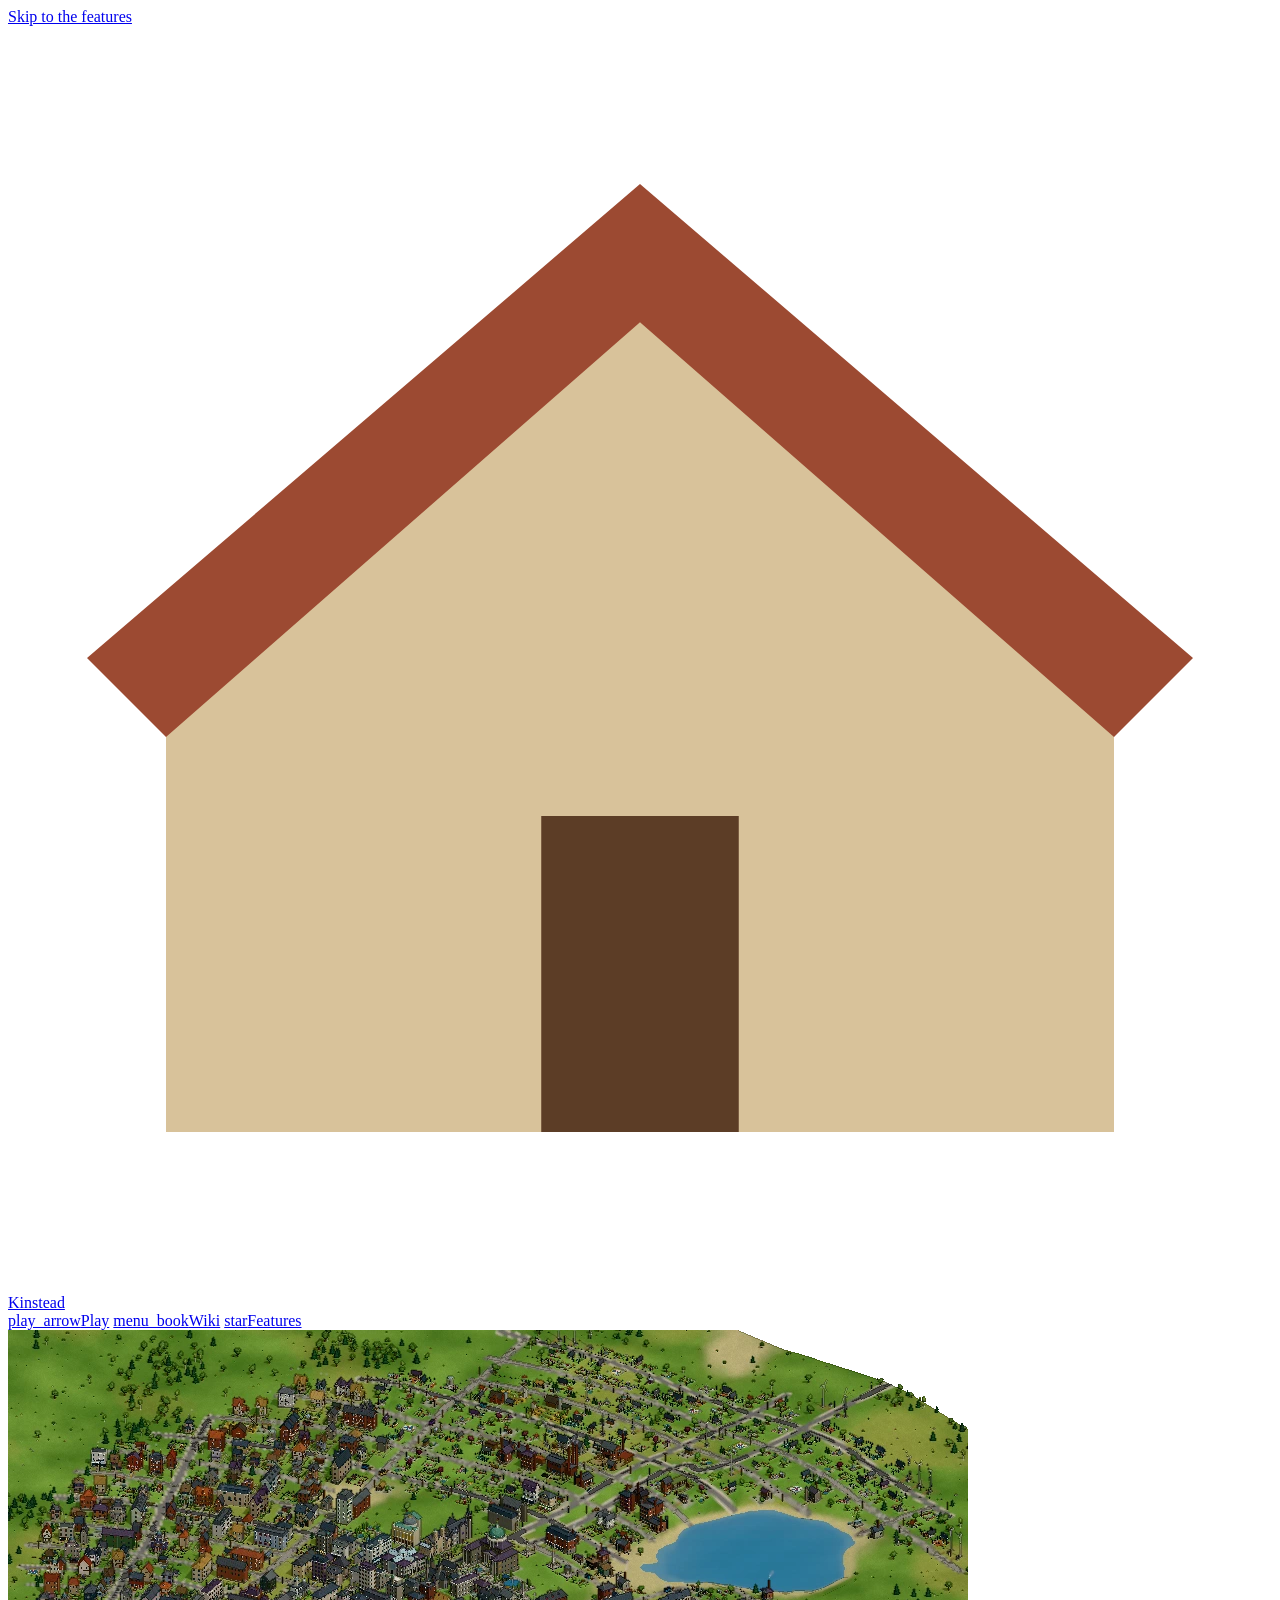
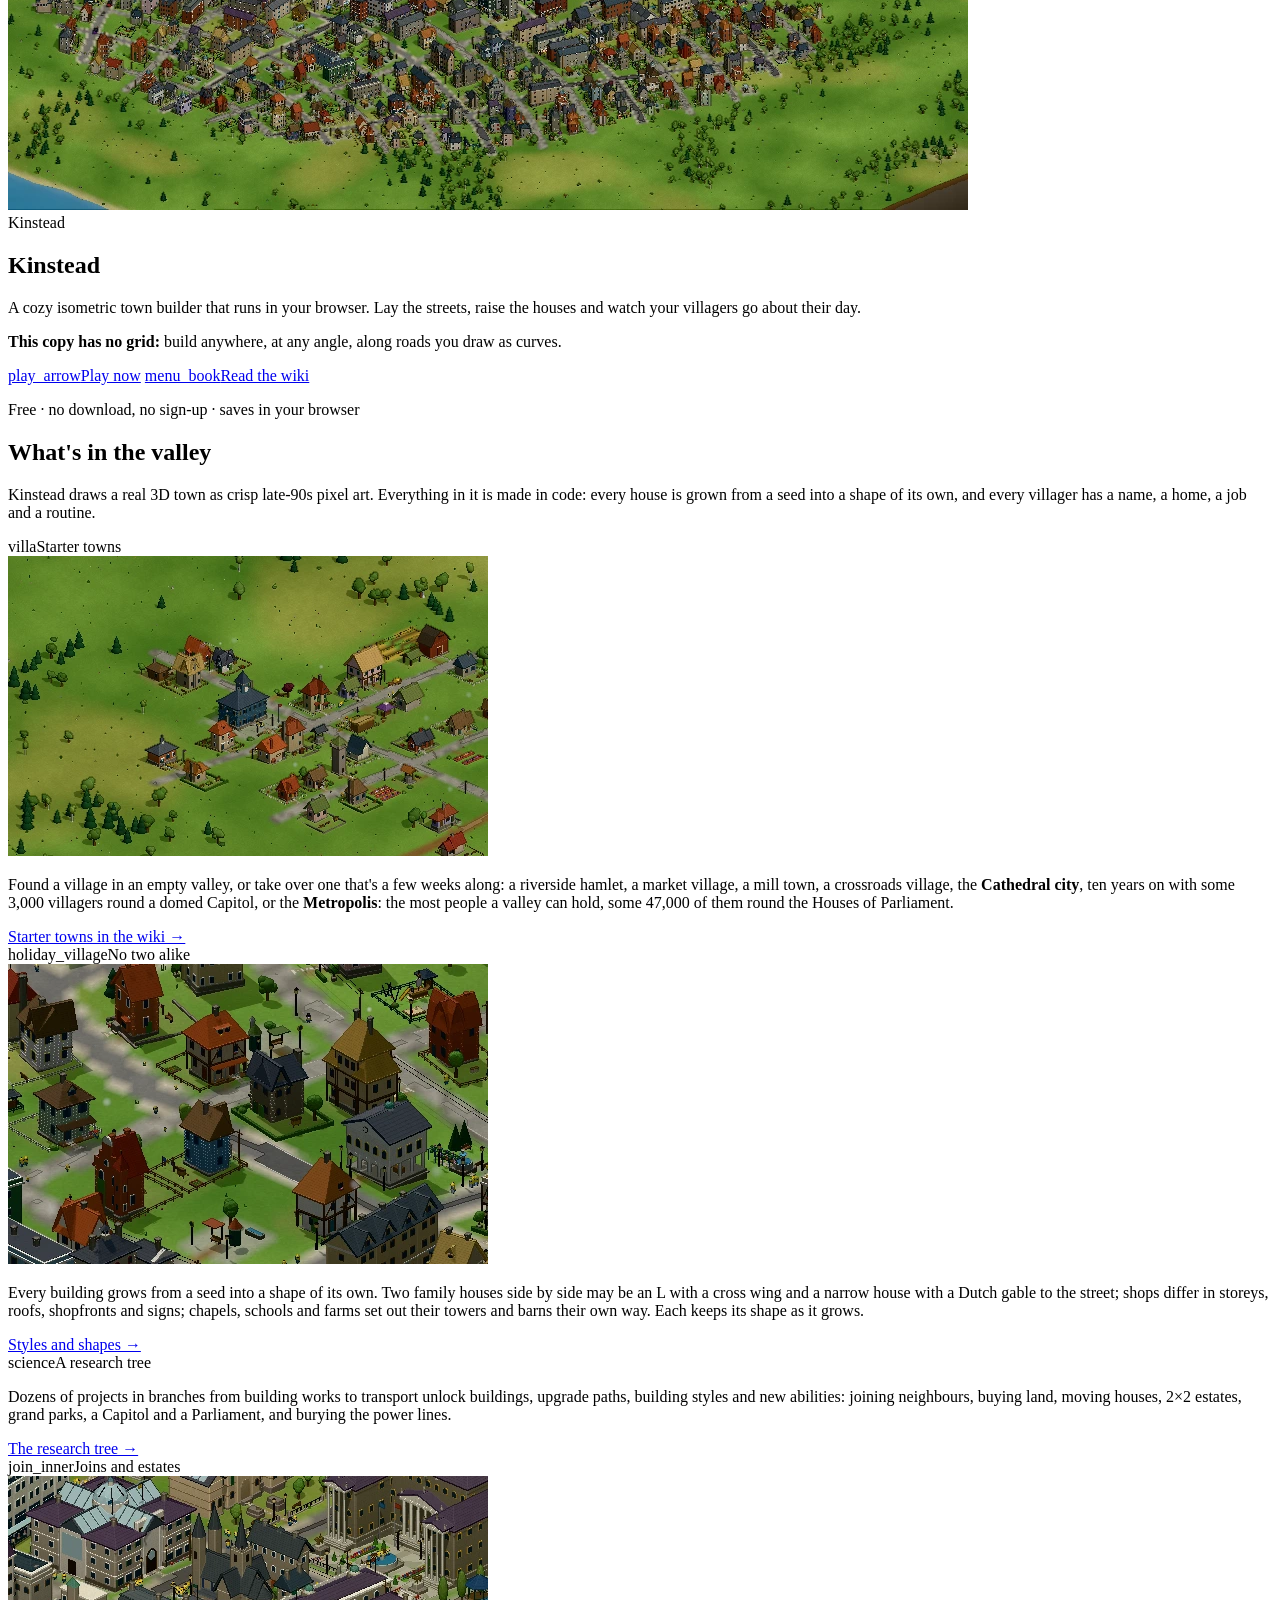
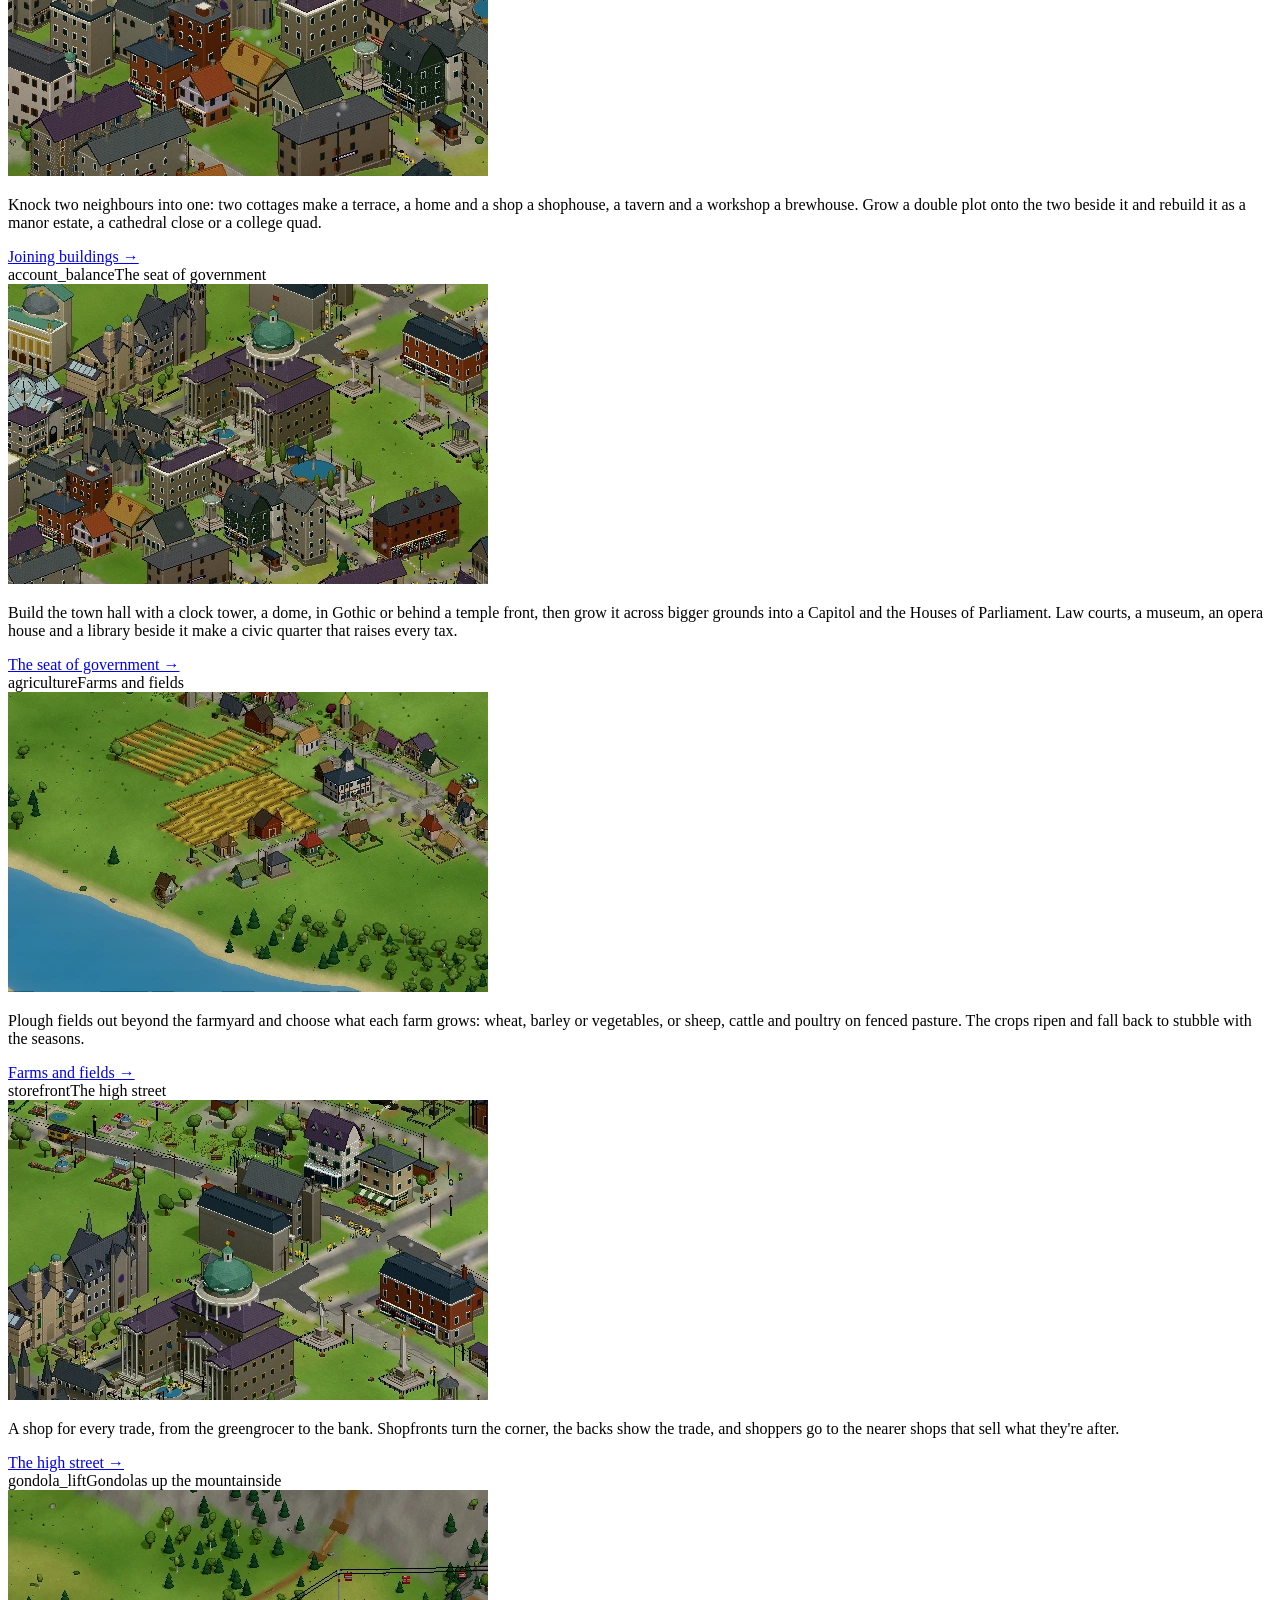
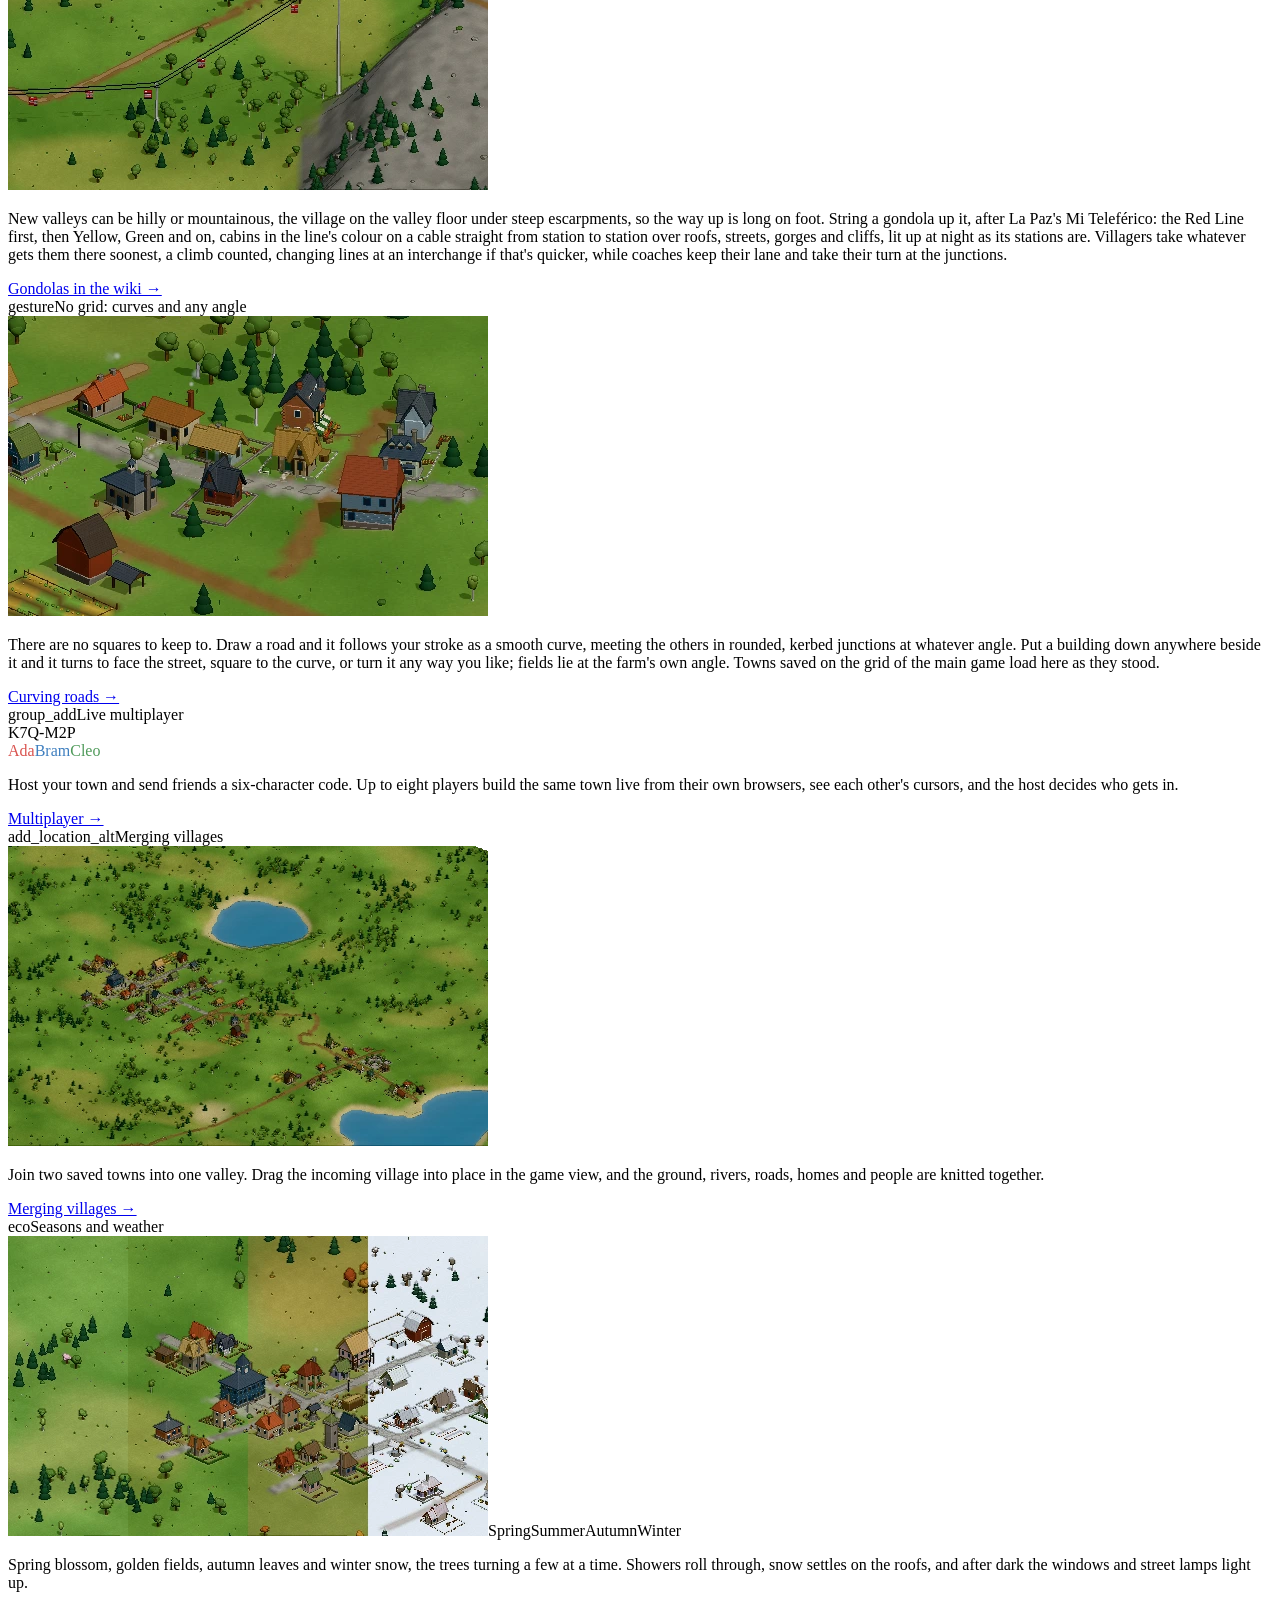
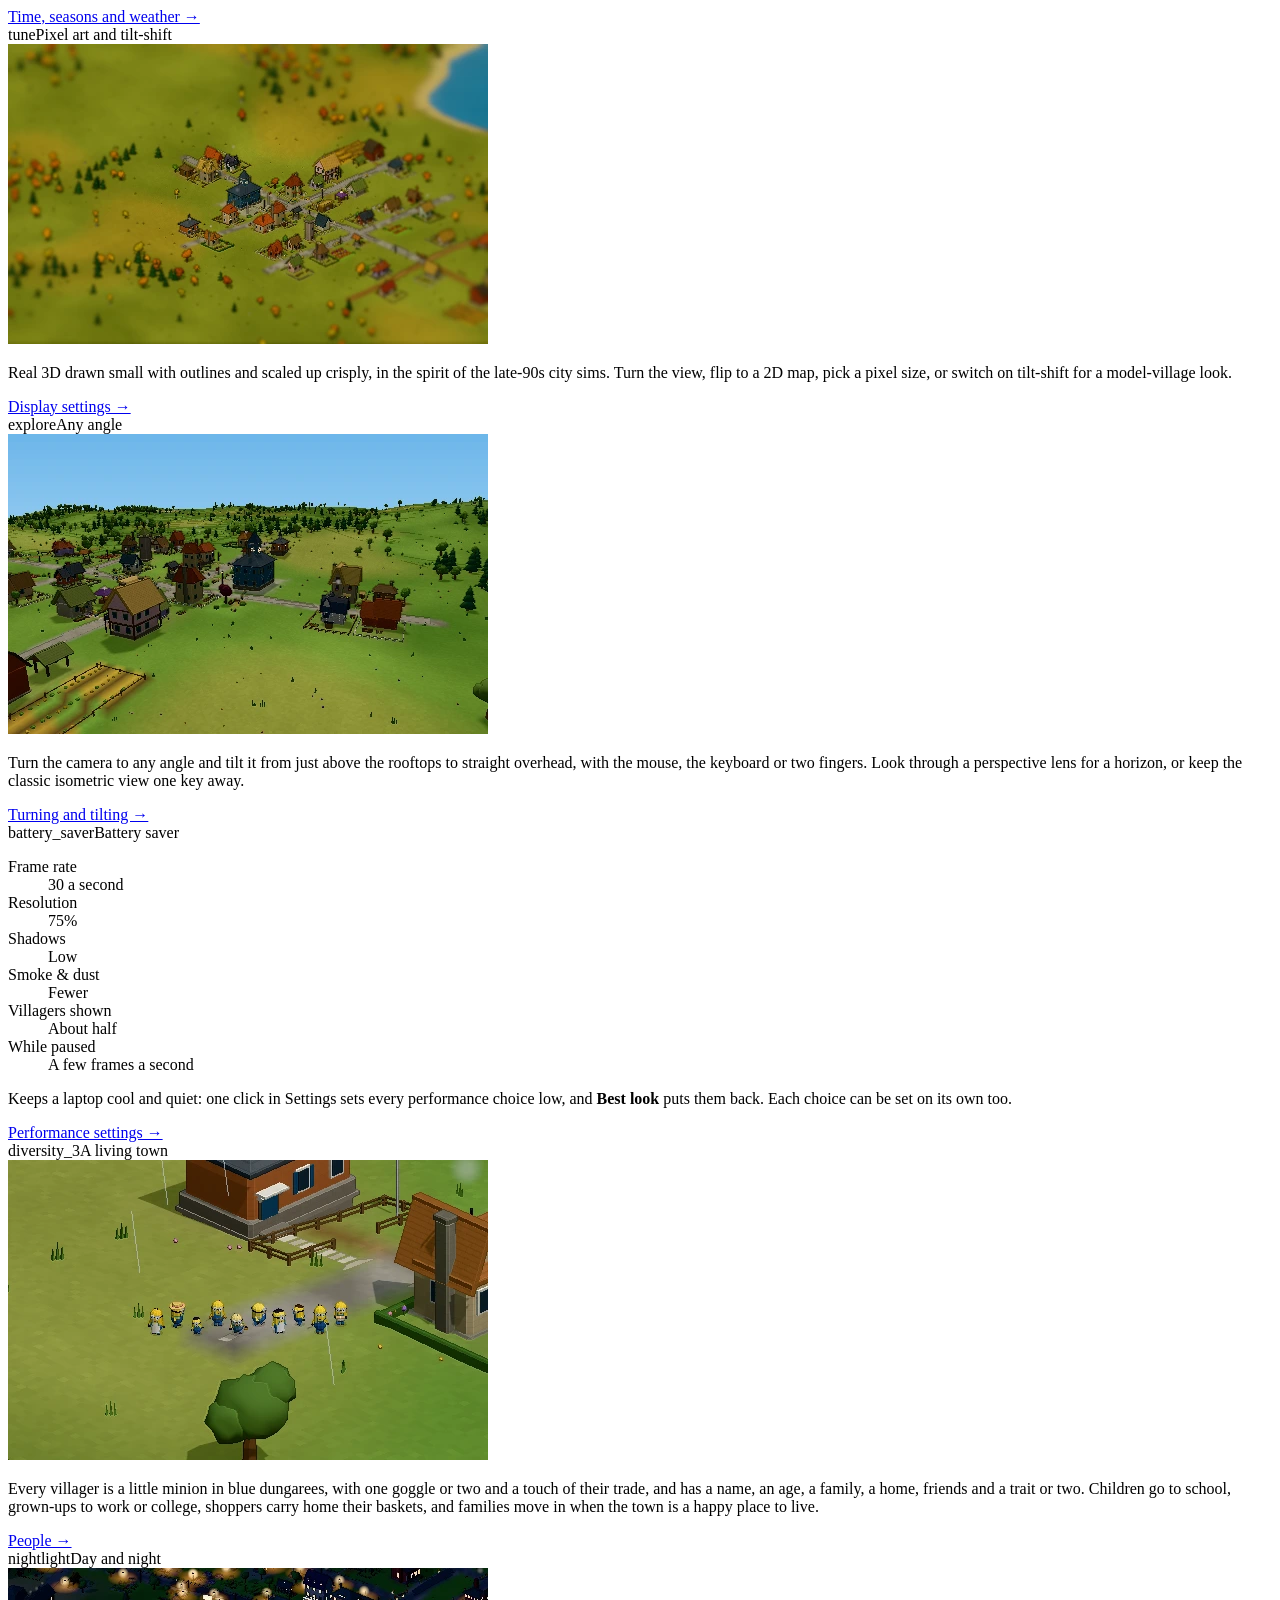
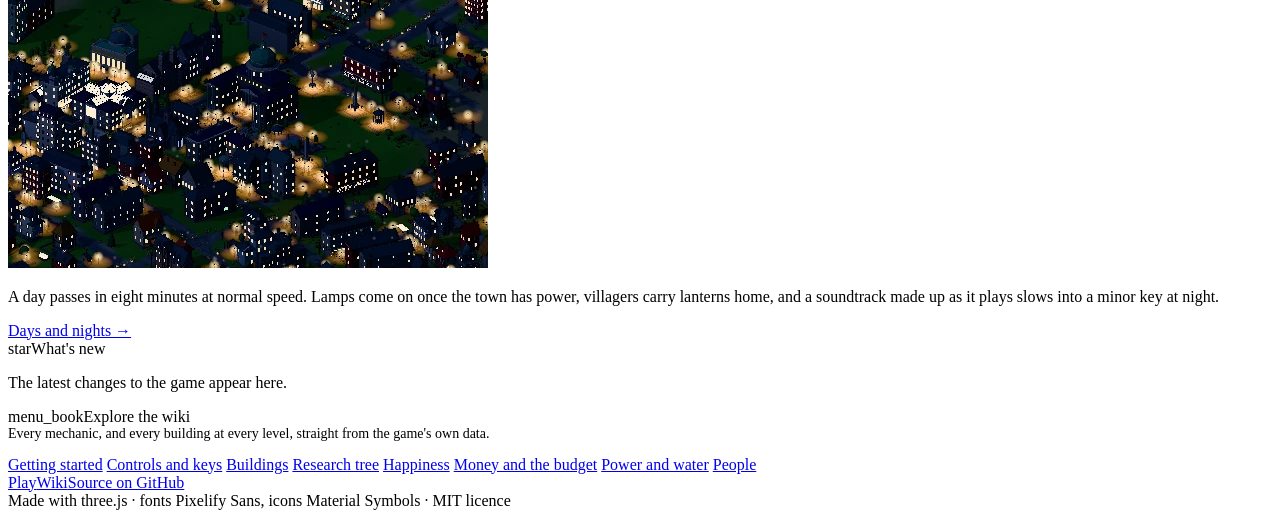
==== index.html @ c8194cc6 "Gridless: the wiki, landing page and README say how this copy differs The README opens with what cha" ====
<!doctype html>
<html lang="en">
<head>
  <meta charset="utf-8">
  <meta name="viewport" content="width=device-width, initial-scale=1, viewport-fit=cover">
  <script>
    // The game used to live here. An invite link (…/kinstead/?join=K7Q-M2P) or
    // any other link the game reads goes straight on to the game, with its
    // query and hash; everyone else gets the landing page.
    if (/[?&](join|continue)(=|&|$)/.test(location.search)) location.replace('play/' + location.search + location.hash);
  </script>
  <title>Kinstead — a cozy isometric town builder</title>
  <meta name="description" content="Kinstead is a cozy isometric village builder that runs in your browser: pixel-art 3D, a living town of villagers, farms and high streets, research, seasons, and live multiplayer. Free, no download.">
  <meta property="og:title" content="Kinstead — a cozy isometric town builder">
  <meta property="og:description" content="Build a little village in your browser: pixel-art 3D, villagers with lives of their own, farms, high streets, research, seasons and live multiplayer.">
  <meta property="og:image" content="https://daniuluo.github.io/kinstead/img/og.jpg">
  <meta property="og:type" content="website">
  <meta name="theme-color" content="#000080">
  <link rel="icon" href="data:image/svg+xml,<svg xmlns=%22http://www.w3.org/2000/svg%22 viewBox=%220 0 64 64%22><path d=%22M8 30 32 10l24 20v26H8z%22 fill=%22%23d8c29a%22/><path d=%22M4 32 32 8l28 24-4 4L32 15 8 36z%22 fill=%22%239c4a32%22/><rect x=%2227%22 y=%2240%22 width=%2210%22 height=%2216%22 fill=%22%235c3d26%22/></svg>">
  <link rel="preconnect" href="https://fonts.googleapis.com">
  <link rel="preconnect" href="https://fonts.gstatic.com" crossorigin>
  <link href="https://fonts.googleapis.com/css2?family=Pixelify+Sans:wght@500;700&display=swap" rel="stylesheet">
  <link href="https://fonts.googleapis.com/css2?family=Material+Symbols+Sharp:opsz,wght,FILL,GRAD@20..48,300..600,0..1,0&icon_names=account_balance,add_location_alt,agriculture,battery_saver,code,diversity_3,eco,explore,gesture,gondola_lift,group_add,holiday_village,join_inner,menu_book,nightlight,play_arrow,science,star,storefront,tune,villa&display=block" rel="stylesheet">
  <link rel="stylesheet" href="style.css">
  <link rel="stylesheet" href="site/site.css">
  <link rel="preload" as="image" href="img/hero.webp" fetchpriority="high">
</head>
<body class="site landing">
  <a class="skip" href="#features">Skip to the features</a>
  <header class="site-head"><div class="wrap">
    <a class="site-logo" href="./" aria-label="Kinstead home"><svg viewBox="0 0 64 64" aria-hidden="true"><path d="M8 30 32 10l24 20v26H8z" fill="#d8c29a"/><path d="M4 32 32 8l28 24-4 4L32 15 8 36z" fill="#9c4a32"/><rect x="27" y="40" width="10" height="16" fill="#5c3d26"/></svg>Kinstead</a>
    <nav class="site-nav" aria-label="Site">
      <a class="play" href="play/"><span class="ms" aria-hidden="true">play_arrow</span>Play</a>
      <a href="wiki/"><span class="ms" aria-hidden="true">menu_book</span>Wiki</a>
      <a href="#features"><span class="ms" aria-hidden="true">star</span>Features</a>
    </nav>
  </div></header>

  <main>
    <section class="hero" aria-label="Kinstead">
      <img class="hero-town" src="img/hero.webp" width="960" height="480" fetchpriority="high" alt="A pixel-art city: streets of brick and stone houses, shops and offices around a domed civic palace, with a lake, works and a wind farm beyond.">
      <div class="wrap">
        <div class="hero-card win">
          <div class="tb">Kinstead<span class="tb-btns" aria-hidden="true"><i></i><i></i></span></div>
          <div class="body">
            <h1 class="logo">Kinstead</h1>
            <p class="tagline">A cozy isometric town builder that runs in your browser. Lay the streets, raise the houses and watch your villagers go about their day.</p>
            <p class="tagline"><b>This copy has no grid:</b> build anywhere, at any angle, along roads you draw as curves.</p>
            <a class="btn primary big" href="play/"><span class="ms" aria-hidden="true">play_arrow</span>Play now</a>
            <a class="btn cont hidden" id="cont" href="play/?continue"></a>
            <a class="btn" href="wiki/"><span class="ms" aria-hidden="true">menu_book</span>Read the wiki</a>
            <p class="facts" id="facts">Free · no download, no sign-up · saves in your browser</p>
          </div>
        </div>
      </div>
    </section>

    <div class="wrap">
      <section class="sect" id="features">
        <h2>What's in the valley</h2>
        <p class="lead">Kinstead draws a real 3D town as crisp late-90s pixel art. Everything in it is made in code: every house is grown from a seed into a shape of its own, and every villager has a name, a home, a job and a routine.</p>
        <div class="feats">
          <article class="win feat">
            <div class="tb"><span class="ms" aria-hidden="true">villa</span>Starter towns</div>
            <div class="body">
              <div class="shot"><img src="img/starters.webp" width="480" height="300" loading="lazy" alt="The Market village starter: a cobbled high street of shops and houses."></div>
              <p>Found a village in an empty valley, or take over one that's a few weeks along: a riverside hamlet, a market village, a mill town, a crossroads village, the <b>Cathedral city</b>, ten years on with some 3,000 villagers round a domed Capitol, or the <b>Metropolis</b>: the most people a valley can hold, some 47,000 of them round the Houses of Parliament.</p>
              <a class="more" href="wiki/#starters">Starter towns in the wiki →</a>
            </div>
          </article>
          <article class="win feat">
            <div class="tb"><span class="ms" aria-hidden="true">holiday_village</span>No two alike</div>
            <div class="body">
              <div class="shot"><img src="img/variety.webp" width="480" height="300" loading="lazy" alt="A street of family houses, each in a shape of its own: a cross wing, a mansard, a gable to the street, a turret."></div>
              <p>Every building grows from a seed into a shape of its own. Two family houses side by side may be an L with a cross wing and a narrow house with a Dutch gable to the street; shops differ in storeys, roofs, shopfronts and signs; chapels, schools and farms set out their towers and barns their own way. Each keeps its shape as it grows.</p>
              <a class="more" href="wiki/#styles/forms">Styles and shapes →</a>
            </div>
          </article>
          <article class="win feat">
            <div class="tb"><span class="ms" aria-hidden="true">science</span>A research tree</div>
            <div class="body">
              <div class="shot"><div class="tree-mini" id="treeMini" aria-hidden="true"></div></div>
              <p id="treeText">Dozens of projects in branches from building works to transport unlock buildings, upgrade paths, building styles and new abilities: joining neighbours, buying land, moving houses, 2×2 estates, grand parks, a Capitol and a Parliament, and burying the power lines.</p>
              <a class="more" href="wiki/#research">The research tree →</a>
            </div>
          </article>
          <article class="win feat">
            <div class="tb"><span class="ms" aria-hidden="true">join_inner</span>Joins and estates</div>
            <div class="body">
              <div class="shot"><img src="img/estates.webp" width="480" height="300" loading="lazy" alt="A cathedral close and grand buildings round a green."></div>
              <p id="joinText">Knock two neighbours into one: two cottages make a terrace, a home and a shop a shophouse, a tavern and a workshop a brewhouse. Grow a double plot onto the two beside it and rebuild it as a manor estate, a cathedral close or a college quad.</p>
              <a class="more" href="wiki/#joins">Joining buildings →</a>
            </div>
          </article>
          <article class="win feat">
            <div class="tb"><span class="ms" aria-hidden="true">account_balance</span>The seat of government</div>
            <div class="body">
              <div class="shot"><img src="img/civic.webp" width="480" height="300" loading="lazy" alt="The domed Capitol with an opera house, Gothic law courts and a museum round it."></div>
              <p id="civicText">Build the town hall with a clock tower, a dome, in Gothic or behind a temple front, then grow it across bigger grounds into a Capitol and the Houses of Parliament. Law courts, a museum, an opera house and a library beside it make a civic quarter that raises every tax.</p>
              <a class="more" href="wiki/#civic">The seat of government →</a>
            </div>
          </article>
          <article class="win feat">
            <div class="tb"><span class="ms" aria-hidden="true">agriculture</span>Farms and fields</div>
            <div class="body">
              <div class="shot"><img src="img/farms.webp" width="480" height="300" loading="lazy" alt="A farm with ploughed fields behind its yard."></div>
              <p>Plough fields out beyond the farmyard and choose what each farm grows: wheat, barley or vegetables, or sheep, cattle and poultry on fenced pasture. The crops ripen and fall back to stubble with the seasons.</p>
              <a class="more" href="wiki/#farms">Farms and fields →</a>
            </div>
          </article>
          <article class="win feat">
            <div class="tb"><span class="ms" aria-hidden="true">storefront</span>The high street</div>
            <div class="body">
              <div class="shot"><img src="img/highstreet.webp" width="480" height="300" loading="lazy" alt="A busy street of shops with awnings and shopfronts."></div>
              <p id="shopText">A shop for every trade, from the greengrocer to the bank. Shopfronts turn the corner, the backs show the trade, and shoppers go to the nearer shops that sell what they're after.</p>
              <a class="more" href="wiki/#highstreet">The high street →</a>
            </div>
          </article>
          <article class="win feat">
            <div class="tb"><span class="ms" aria-hidden="true">gondola_lift</span>Gondolas up the mountainside</div>
            <div class="body">
              <div class="shot"><img src="img/gondola.webp" width="480" height="300" loading="lazy" alt="A red gondola line climbing from a village on a valley floor up the escarpment to the highland above, its cabins on the cable between tall pale towers, a modern station at each end."></div>
              <p>New valleys can be hilly or mountainous, the village on the valley floor under steep escarpments, so the way up is long on foot. String a gondola up it, after La Paz's Mi Teleférico: the Red Line first, then Yellow, Green and on, cabins in the line's colour on a cable straight from station to station over roofs, streets, gorges and cliffs, lit up at night as its stations are. Villagers take whatever gets them there soonest, a climb counted, changing lines at an interchange if that's quicker, while coaches keep their lane and take their turn at the junctions.</p>
              <a class="more" href="wiki/#transport/gondola">Gondolas in the wiki →</a>
            </div>
          </article>
          <article class="win feat">
            <div class="tb"><span class="ms" aria-hidden="true">gesture</span>No grid: curves and any angle</div>
            <div class="body">
              <div class="shot"><img src="img/curves.webp" width="480" height="300" loading="lazy" alt="A cobbled street curving out of a village, lined on both sides with cottages and shops each turned to face it, a dirt lane crossing it."></div>
              <p>There are no squares to keep to. Draw a road and it follows your stroke as a smooth curve, meeting the others in rounded, kerbed junctions at whatever angle. Put a building down anywhere beside it and it turns to face the street, square to the curve, or turn it any way you like; fields lie at the farm's own angle. Towns saved on the grid of the main game load here as they stood.</p>
              <a class="more" href="wiki/#roads/curves">Curving roads →</a>
            </div>
          </article>
          <article class="win feat">
            <div class="tb"><span class="ms" aria-hidden="true">group_add</span>Live multiplayer</div>
            <div class="body">
              <div class="shot mp"><div class="mp-demo" aria-hidden="true"><div class="mp-code">K7Q-M2P</div><div class="mp-cursors"><span style="color:#d9534f"><i></i>Ada</span><span style="color:#3f7fbf"><i></i>Bram</span><span style="color:#4f9a5a"><i></i>Cleo</span></div></div></div>
              <p>Host your town and send friends a six-character code. Up to eight players build the same town live from their own browsers, see each other's cursors, and the host decides who gets in.</p>
              <a class="more" href="wiki/#multiplayer">Multiplayer →</a>
            </div>
          </article>
          <article class="win feat">
            <div class="tb"><span class="ms" aria-hidden="true">add_location_alt</span>Merging villages</div>
            <div class="body">
              <div class="shot"><img src="img/merge.webp" width="480" height="300" loading="lazy" alt="Two towns joined into one valley."></div>
              <p>Join two saved towns into one valley. Drag the incoming village into place in the game view, and the ground, rivers, roads, homes and people are knitted together.</p>
              <a class="more" href="wiki/#merging">Merging villages →</a>
            </div>
          </article>
          <article class="win feat">
            <div class="tb"><span class="ms" aria-hidden="true">eco</span>Seasons and weather</div>
            <div class="body">
              <div class="shot seasons"><img src="img/seasons.webp" width="480" height="300" loading="lazy" alt="One view of a village across the year: spring, summer, autumn and winter snow from left to right."><span style="left:2%">Spring</span><span style="left:27%">Summer</span><span style="left:52%">Autumn</span><span style="left:77%">Winter</span></div>
              <p>Spring blossom, golden fields, autumn leaves and winter snow, the trees turning a few at a time. Showers roll through, snow settles on the roofs, and after dark the windows and street lamps light up.</p>
              <a class="more" href="wiki/#seasons">Time, seasons and weather →</a>
            </div>
          </article>
          <article class="win feat">
            <div class="tb"><span class="ms" aria-hidden="true">tune</span>Pixel art and tilt-shift</div>
            <div class="body">
              <div class="shot"><img src="img/tiltshift.webp" width="480" height="300" loading="lazy" alt="The town with a tilt-shift blur, like a model village."></div>
              <p>Real 3D drawn small with outlines and scaled up crisply, in the spirit of the late-90s city sims. Turn the view, flip to a 2D map, pick a pixel size, or switch on tilt-shift for a model-village look.</p>
              <a class="more" href="wiki/#settings/display">Display settings →</a>
            </div>
          </article>
          <article class="win feat">
            <div class="tb"><span class="ms" aria-hidden="true">explore</span>Any angle</div>
            <div class="body">
              <div class="shot"><img src="img/camera.webp" width="480" height="300" loading="lazy" alt="The Market village seen low from one side through the perspective camera, its streets running off to the hills."></div>
              <p>Turn the camera to any angle and tilt it from just above the rooftops to straight overhead, with the mouse, the keyboard or two fingers. Look through a perspective lens for a horizon, or keep the classic isometric view one key away.</p>
              <a class="more" href="wiki/#controls/free">Turning and tilting →</a>
            </div>
          </article>
          <article class="win feat">
            <div class="tb"><span class="ms" aria-hidden="true">battery_saver</span>Battery saver</div>
            <div class="body">
              <div class="shot"><dl class="saver" id="saver"><dt>Frame rate</dt><dd>30 a second</dd><dt>Resolution</dt><dd>75%</dd><dt>Shadows</dt><dd>Low</dd><dt>Smoke &amp; dust</dt><dd>Fewer</dd><dt>Villagers shown</dt><dd>About half</dd><dt>While paused</dt><dd>A few frames a second</dd></dl></div>
              <p>Keeps a laptop cool and quiet: one click in Settings sets every performance choice low, and <b>Best look</b> puts them back. Each choice can be set on its own too.</p>
              <a class="more" href="wiki/#settings/performance">Performance settings →</a>
            </div>
          </article>
          <article class="win feat">
            <div class="tb"><span class="ms" aria-hidden="true">diversity_3</span>A living town</div>
            <div class="body">
              <div class="shot"><img src="img/villagers.webp" width="480" height="300" loading="lazy" alt="Ten villagers, little yellow minions in blue dungarees and goggles, lined up on the street: a shopkeeper in an apron, a farmhand in a straw hat, children, a builder in a hard hat, a pensioner with a basket, a clerk in a tie, a nurse and the watch."></div>
              <p>Every villager is a little minion in blue dungarees, with one goggle or two and a touch of their trade, and has a name, an age, a family, a home, friends and a trait or two. Children go to school, grown-ups to work or college, shoppers carry home their baskets, and families move in when the town is a happy place to live.</p>
              <a class="more" href="wiki/#people">People →</a>
            </div>
          </article>
          <article class="win feat">
            <div class="tb"><span class="ms" aria-hidden="true">nightlight</span>Day and night</div>
            <div class="body">
              <div class="shot"><img src="img/night.webp" width="480" height="300" loading="lazy" alt="The town at night with lit windows and street lamps."></div>
              <p>A day passes in eight minutes at normal speed. Lamps come on once the town has power, villagers carry lanterns home, and a soundtrack made up as it plays slows into a minor key at night.</p>
              <a class="more" href="wiki/#seasons/day">Days and nights →</a>
            </div>
          </article>
        </div>
      </section>

      <section class="sect two">
        <div class="win news">
          <div class="tb"><span class="ms" aria-hidden="true">star</span>What's new</div>
          <div class="body" id="news"><p class="empty">The latest changes to the game appear here.</p></div>
        </div>
        <div class="win">
          <div class="tb"><span class="ms" aria-hidden="true">menu_book</span>Explore the wiki</div>
          <div class="body">
            <p style="margin-top:0;font-size:14px">Every mechanic, and every building at every level, straight from the game's own data.</p>
            <nav class="wiki-links" aria-label="Wiki">
              <a href="wiki/#start">Getting started</a>
              <a href="wiki/#controls">Controls and keys</a>
              <a href="wiki/#homes">Buildings</a>
              <a href="wiki/#research">Research tree</a>
              <a href="wiki/#happiness">Happiness</a>
              <a href="wiki/#economy">Money and the budget</a>
              <a href="wiki/#power-water">Power and water</a>
              <a href="wiki/#people">People</a>
            </nav>
          </div>
        </div>
      </section>
    </div>
  </main>

  <footer class="site-foot"><div class="wrap">
    <nav aria-label="Footer"><a href="play/">Play</a><a href="wiki/">Wiki</a><a href="https://github.com/daniuluo/kinstead">Source on GitHub</a></nav>
    <span class="grow"></span>
    <span>Made with three.js · fonts Pixelify Sans, icons Material Symbols · MIT licence</span>
  </div></footer>

  <script>
    // fresh files after an update (see sw.js; only on the live site)
    if ('serviceWorker' in navigator && location.protocol === 'https:') navigator.serviceWorker.register('sw.js', { updateViaCache: 'none' }).catch(() => {});
  </script>
  <script type="module" src="site/landing.js"></script>
</body>
</html>
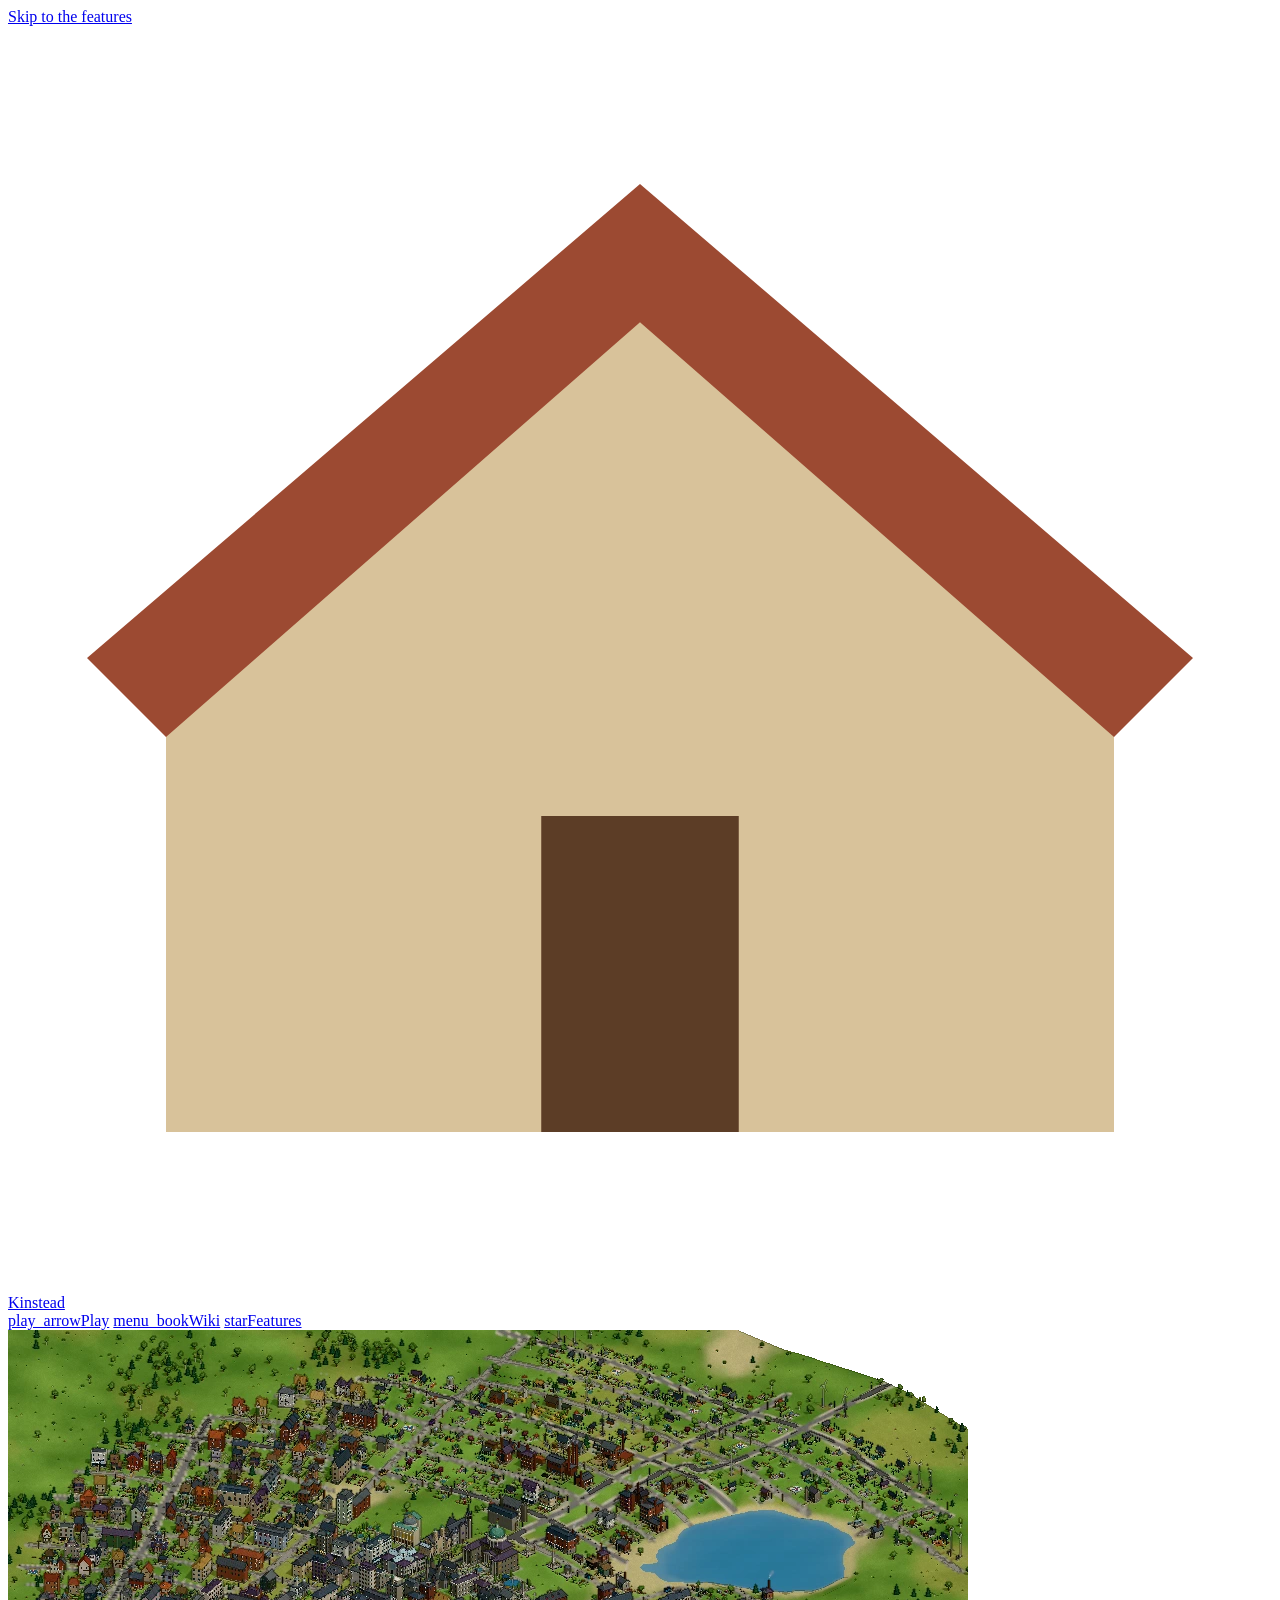
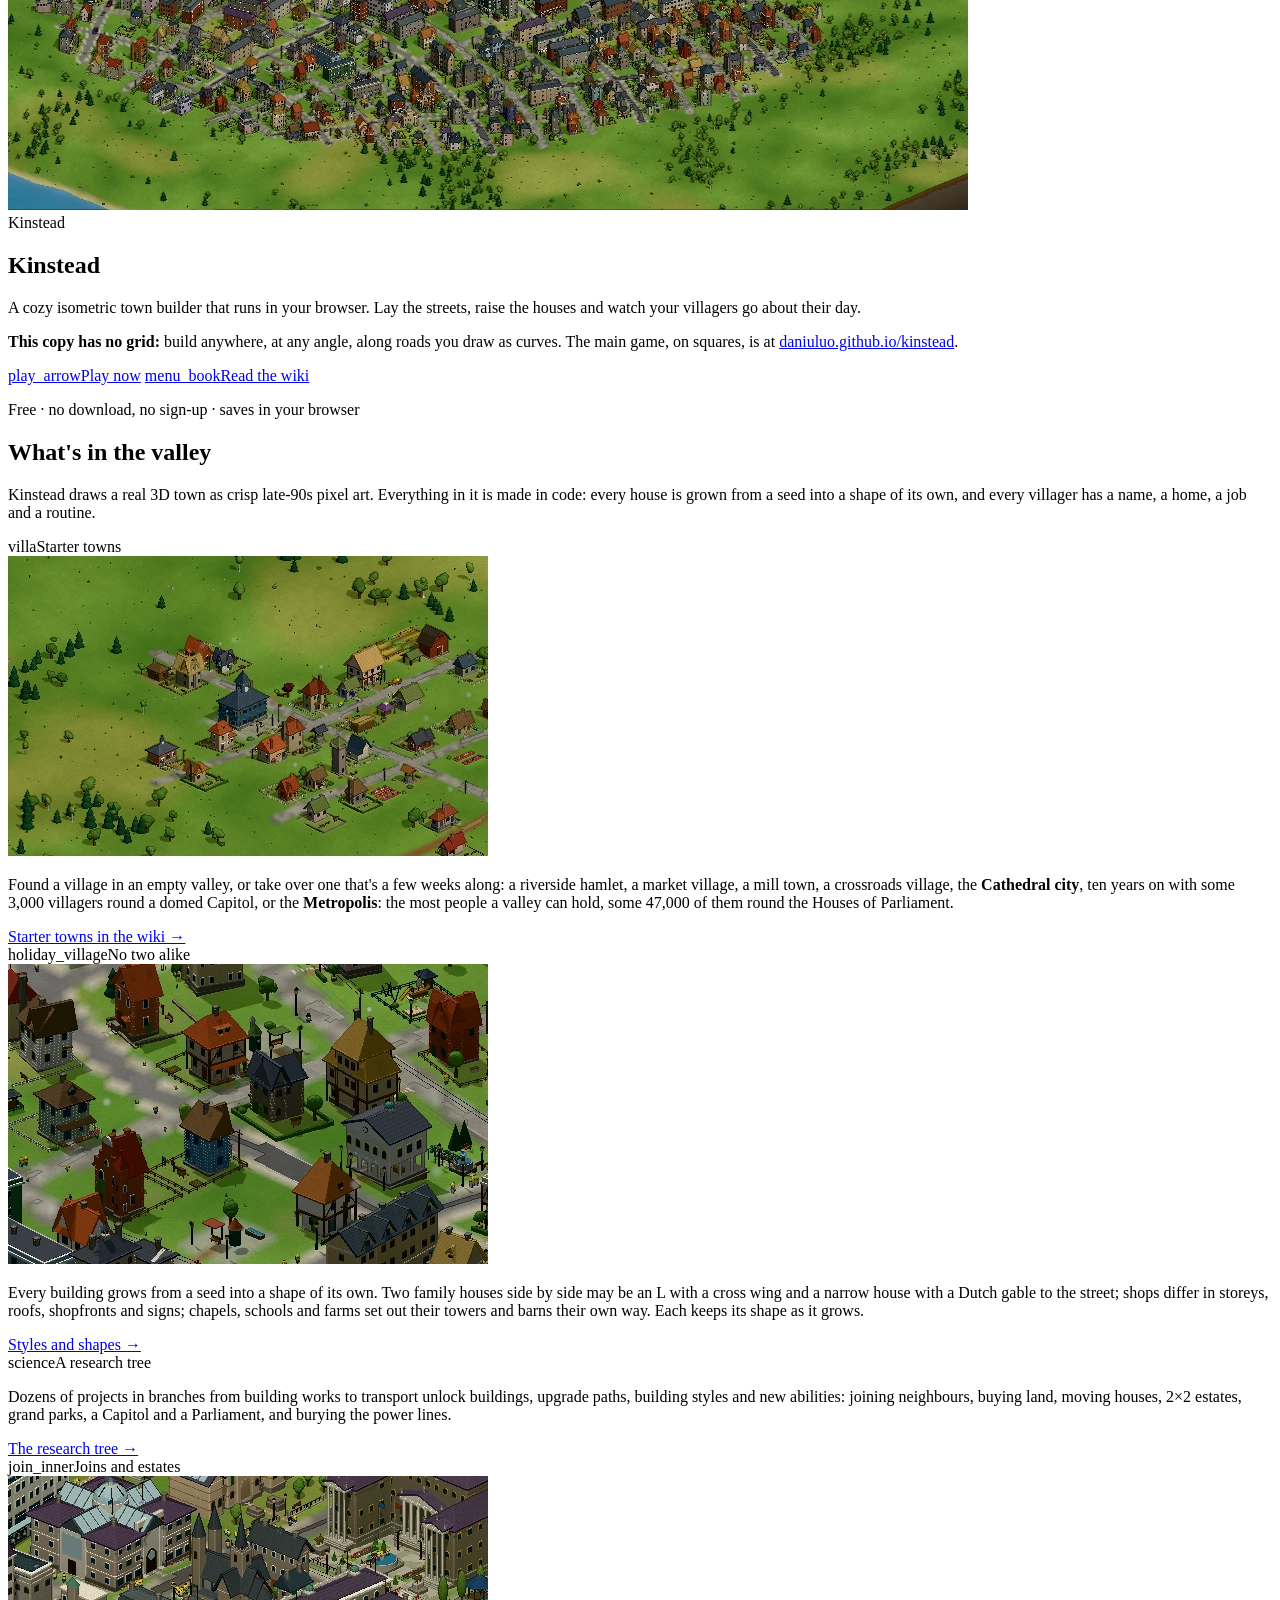
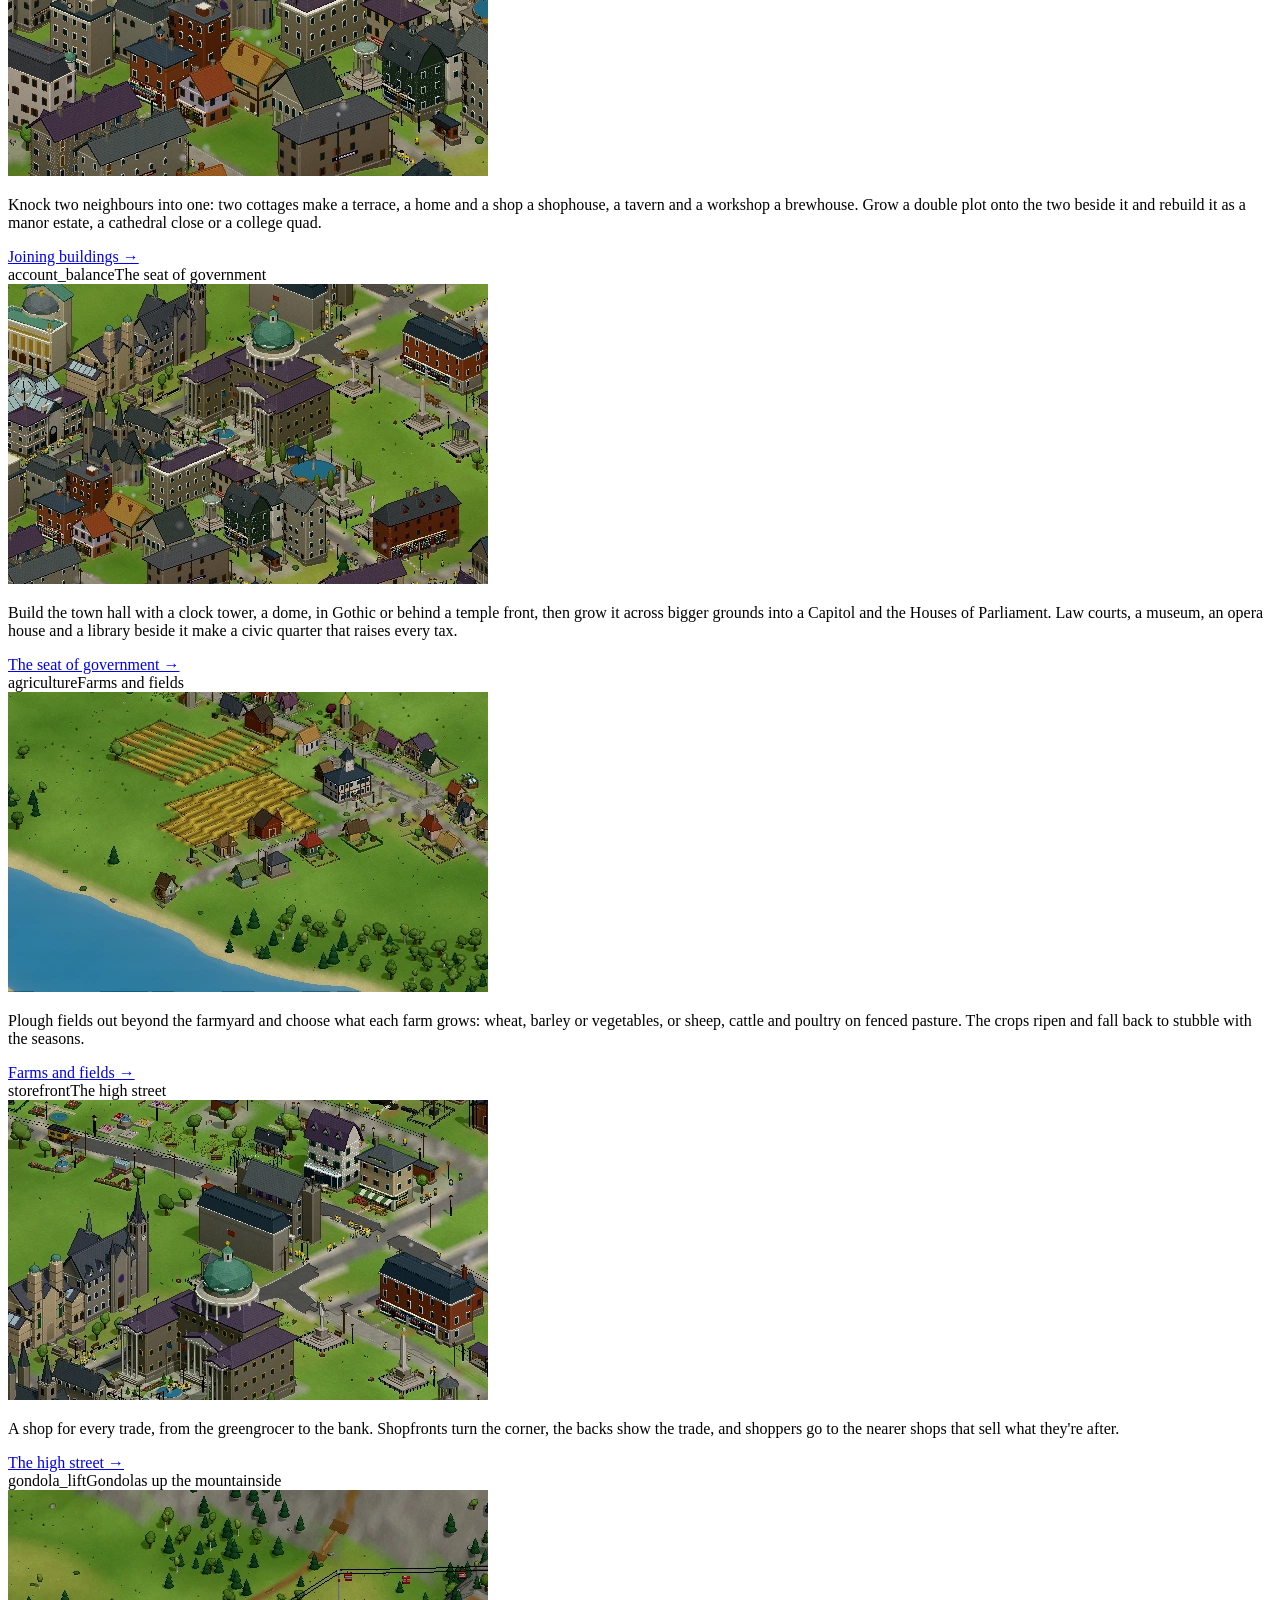
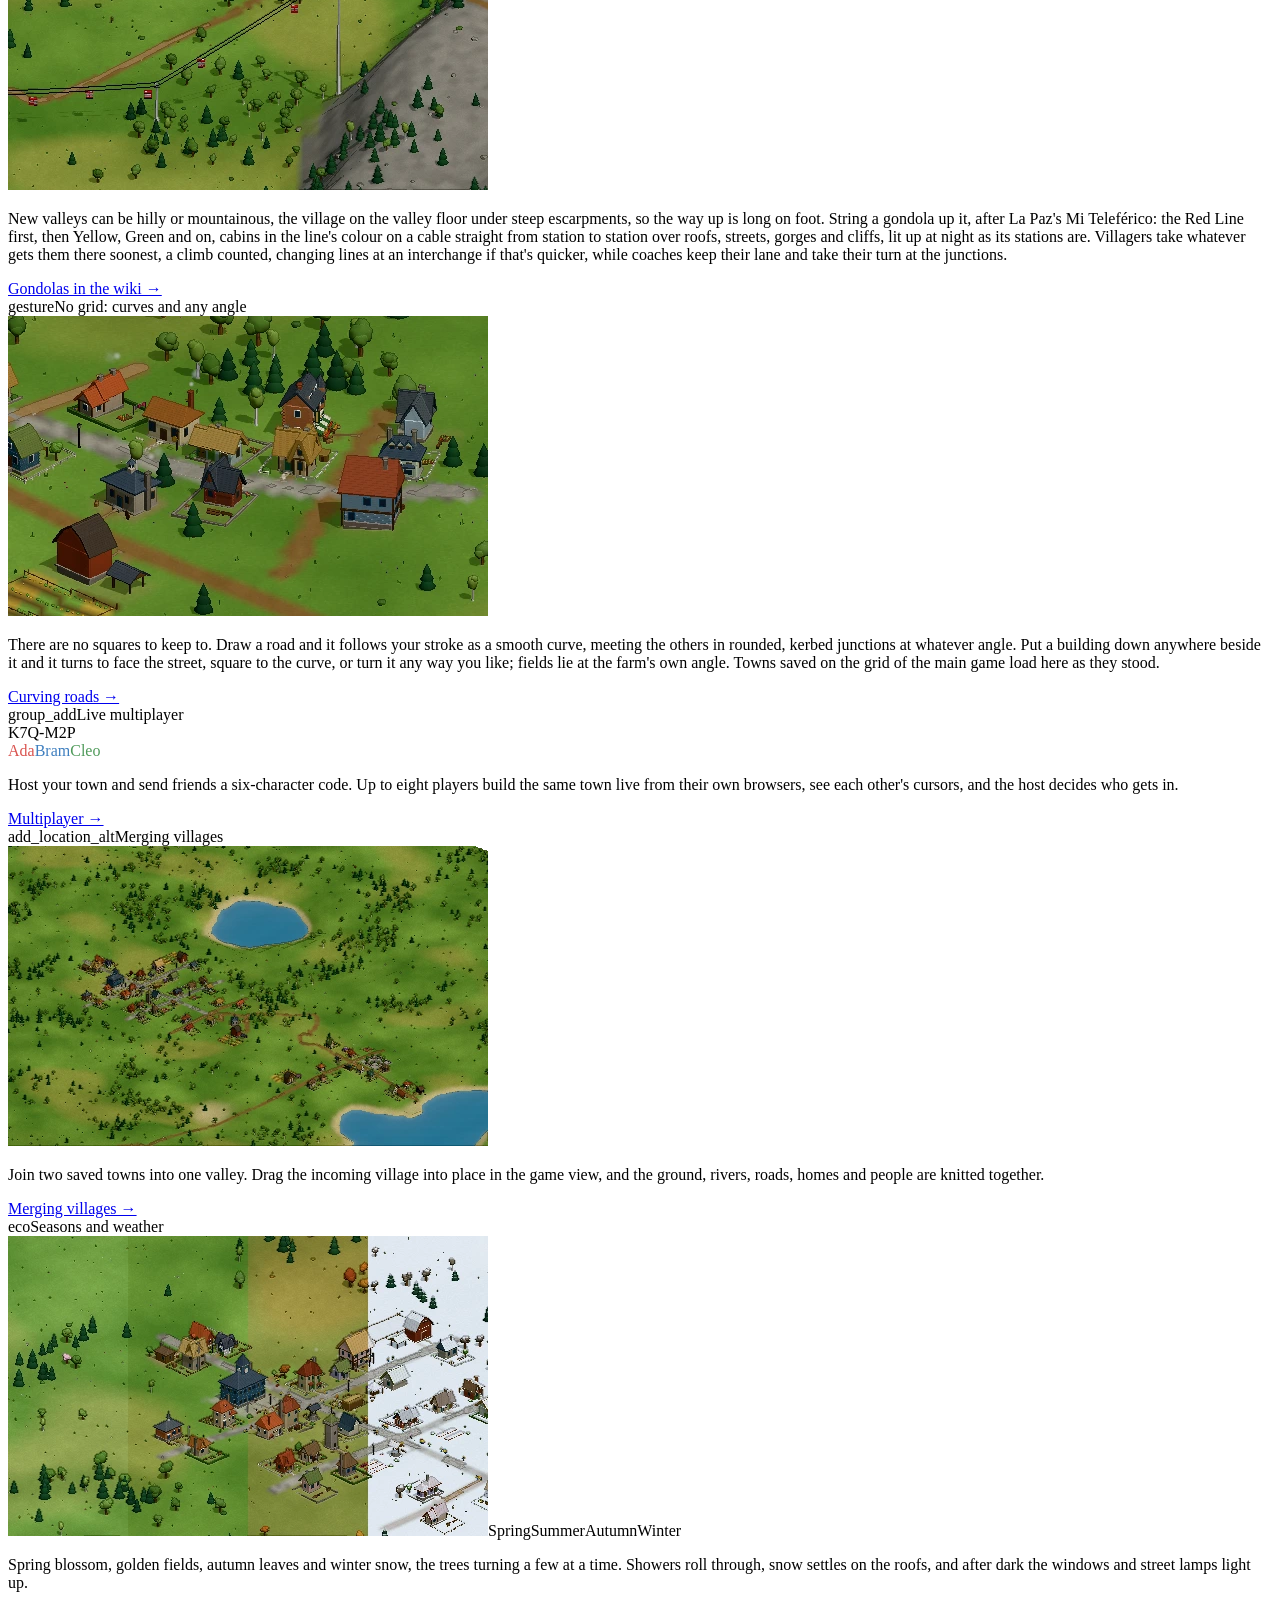
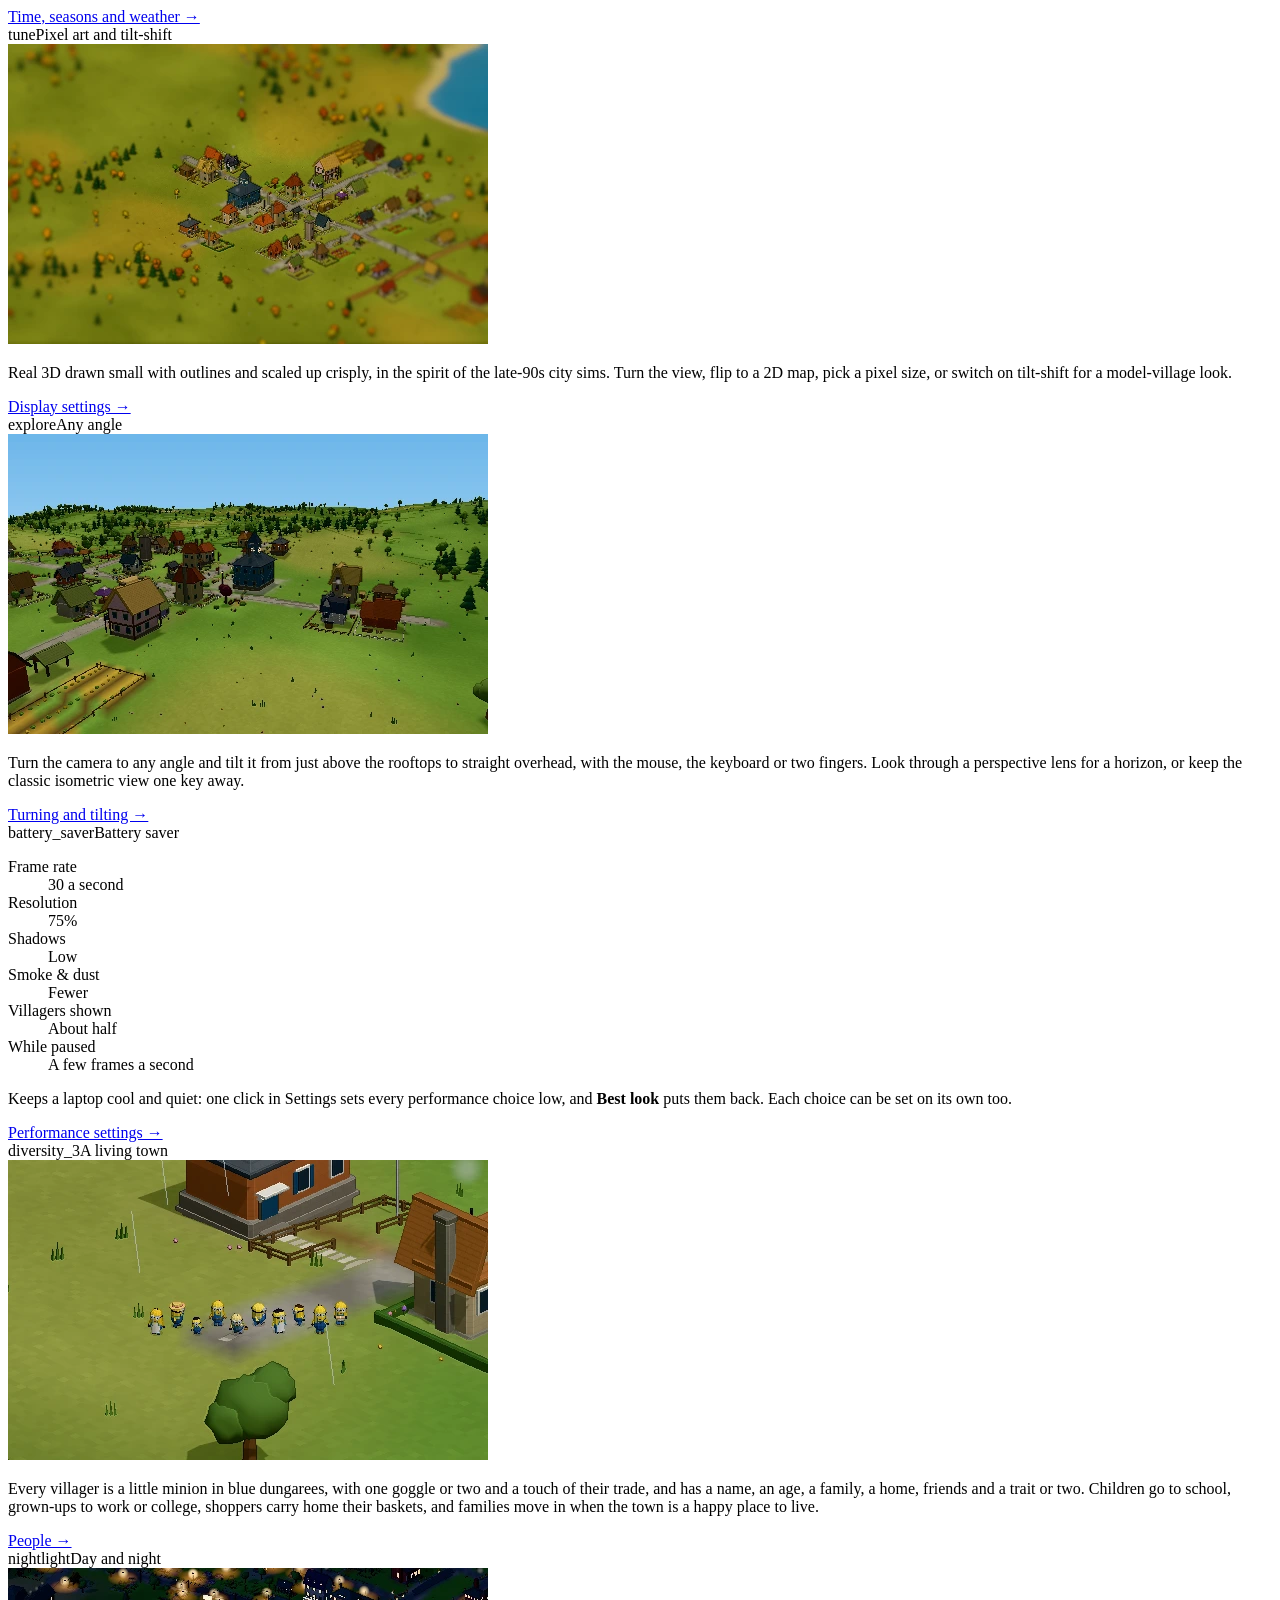
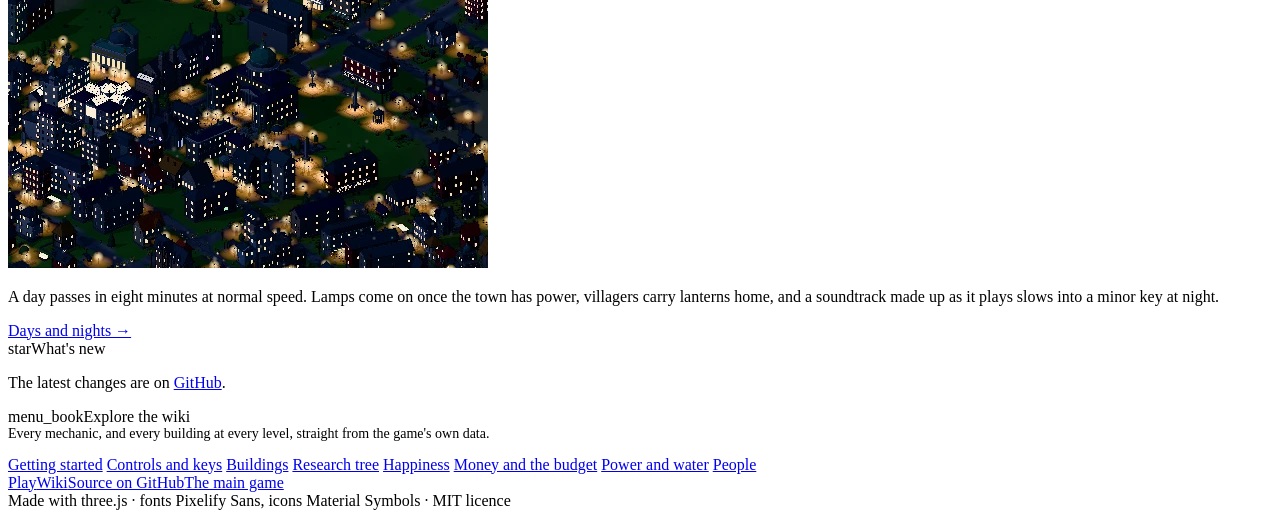
==== commit 1505b24a: "Gridless site of its own beside the main game, saves kept apart, and station walks start out on the " ====
--- a/index.html
+++ b/index.html
@@ -13,7 +13,7 @@
   <meta name="description" content="Kinstead is a cozy isometric village builder that runs in your browser: pixel-art 3D, a living town of villagers, farms and high streets, research, seasons, and live multiplayer. Free, no download.">
   <meta property="og:title" content="Kinstead — a cozy isometric town builder">
   <meta property="og:description" content="Build a little village in your browser: pixel-art 3D, villagers with lives of their own, farms, high streets, research, seasons and live multiplayer.">
-  <meta property="og:image" content="https://daniuluo.github.io/kinstead/img/og.jpg">
+  <meta property="og:image" content="https://daniuluo.github.io/kinstead-gridless/img/og.jpg">
   <meta property="og:type" content="website">
   <meta name="theme-color" content="#000080">
   <link rel="icon" href="data:image/svg+xml,<svg xmlns=%22http://www.w3.org/2000/svg%22 viewBox=%220 0 64 64%22><path d=%22M8 30 32 10l24 20v26H8z%22 fill=%22%23d8c29a%22/><path d=%22M4 32 32 8l28 24-4 4L32 15 8 36z%22 fill=%22%239c4a32%22/><rect x=%2227%22 y=%2240%22 width=%2210%22 height=%2216%22 fill=%22%235c3d26%22/></svg>">
@@ -45,7 +45,7 @@
           <div class="body">
             <h1 class="logo">Kinstead</h1>
             <p class="tagline">A cozy isometric town builder that runs in your browser. Lay the streets, raise the houses and watch your villagers go about their day.</p>
-            <p class="tagline"><b>This copy has no grid:</b> build anywhere, at any angle, along roads you draw as curves.</p>
+            <p class="tagline"><b>This copy has no grid:</b> build anywhere, at any angle, along roads you draw as curves. The main game, on squares, is at <a href="https://daniuluo.github.io/kinstead/">daniuluo.github.io/kinstead</a>.</p>
             <a class="btn primary big" href="play/"><span class="ms" aria-hidden="true">play_arrow</span>Play now</a>
             <a class="btn cont hidden" id="cont" href="play/?continue"></a>
             <a class="btn" href="wiki/"><span class="ms" aria-hidden="true">menu_book</span>Read the wiki</a>
@@ -225,7 +225,7 @@
   </main>
 
   <footer class="site-foot"><div class="wrap">
-    <nav aria-label="Footer"><a href="play/">Play</a><a href="wiki/">Wiki</a><a href="https://github.com/daniuluo/kinstead">Source on GitHub</a></nav>
+    <nav aria-label="Footer"><a href="play/">Play</a><a href="wiki/">Wiki</a><a href="https://github.com/daniuluo/kinstead-gridless">Source on GitHub</a><a href="https://daniuluo.github.io/kinstead/">The main game</a></nav>
     <span class="grow"></span>
     <span>Made with three.js · fonts Pixelify Sans, icons Material Symbols · MIT licence</span>
   </div></footer>
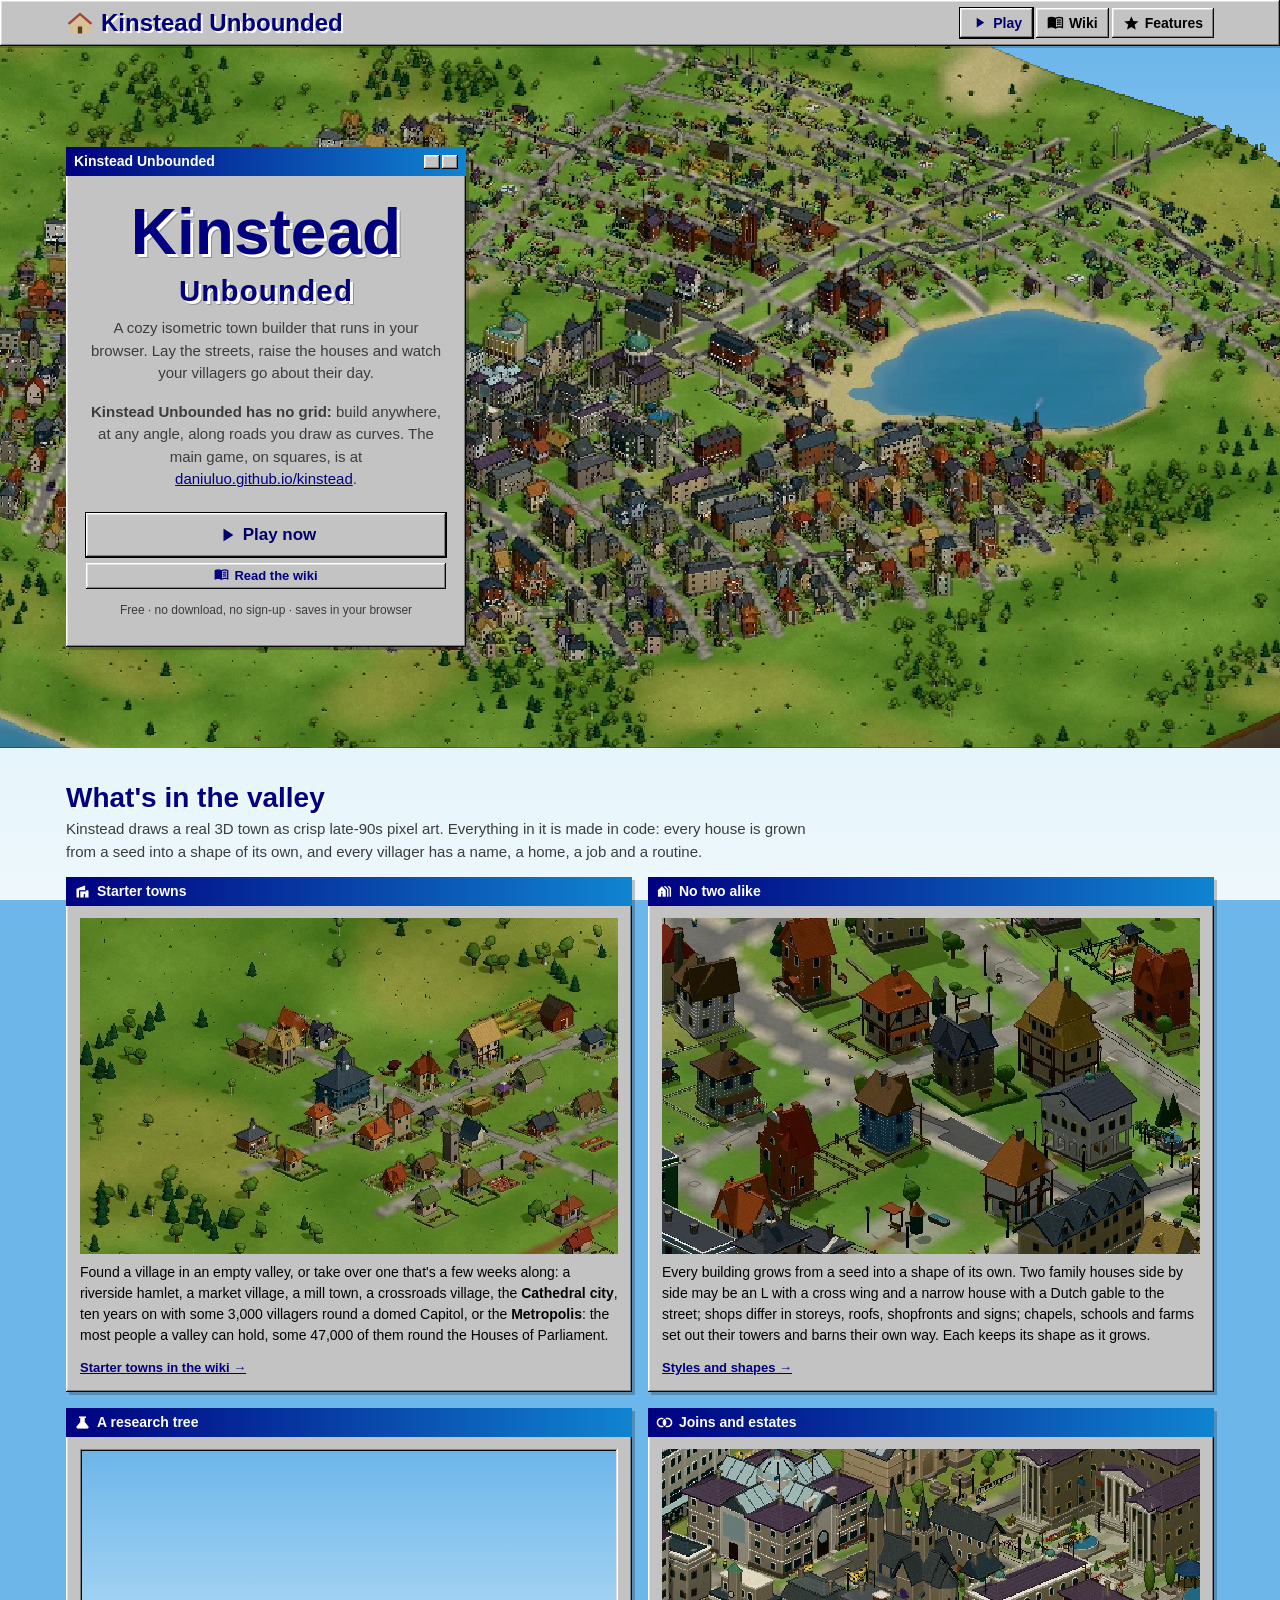
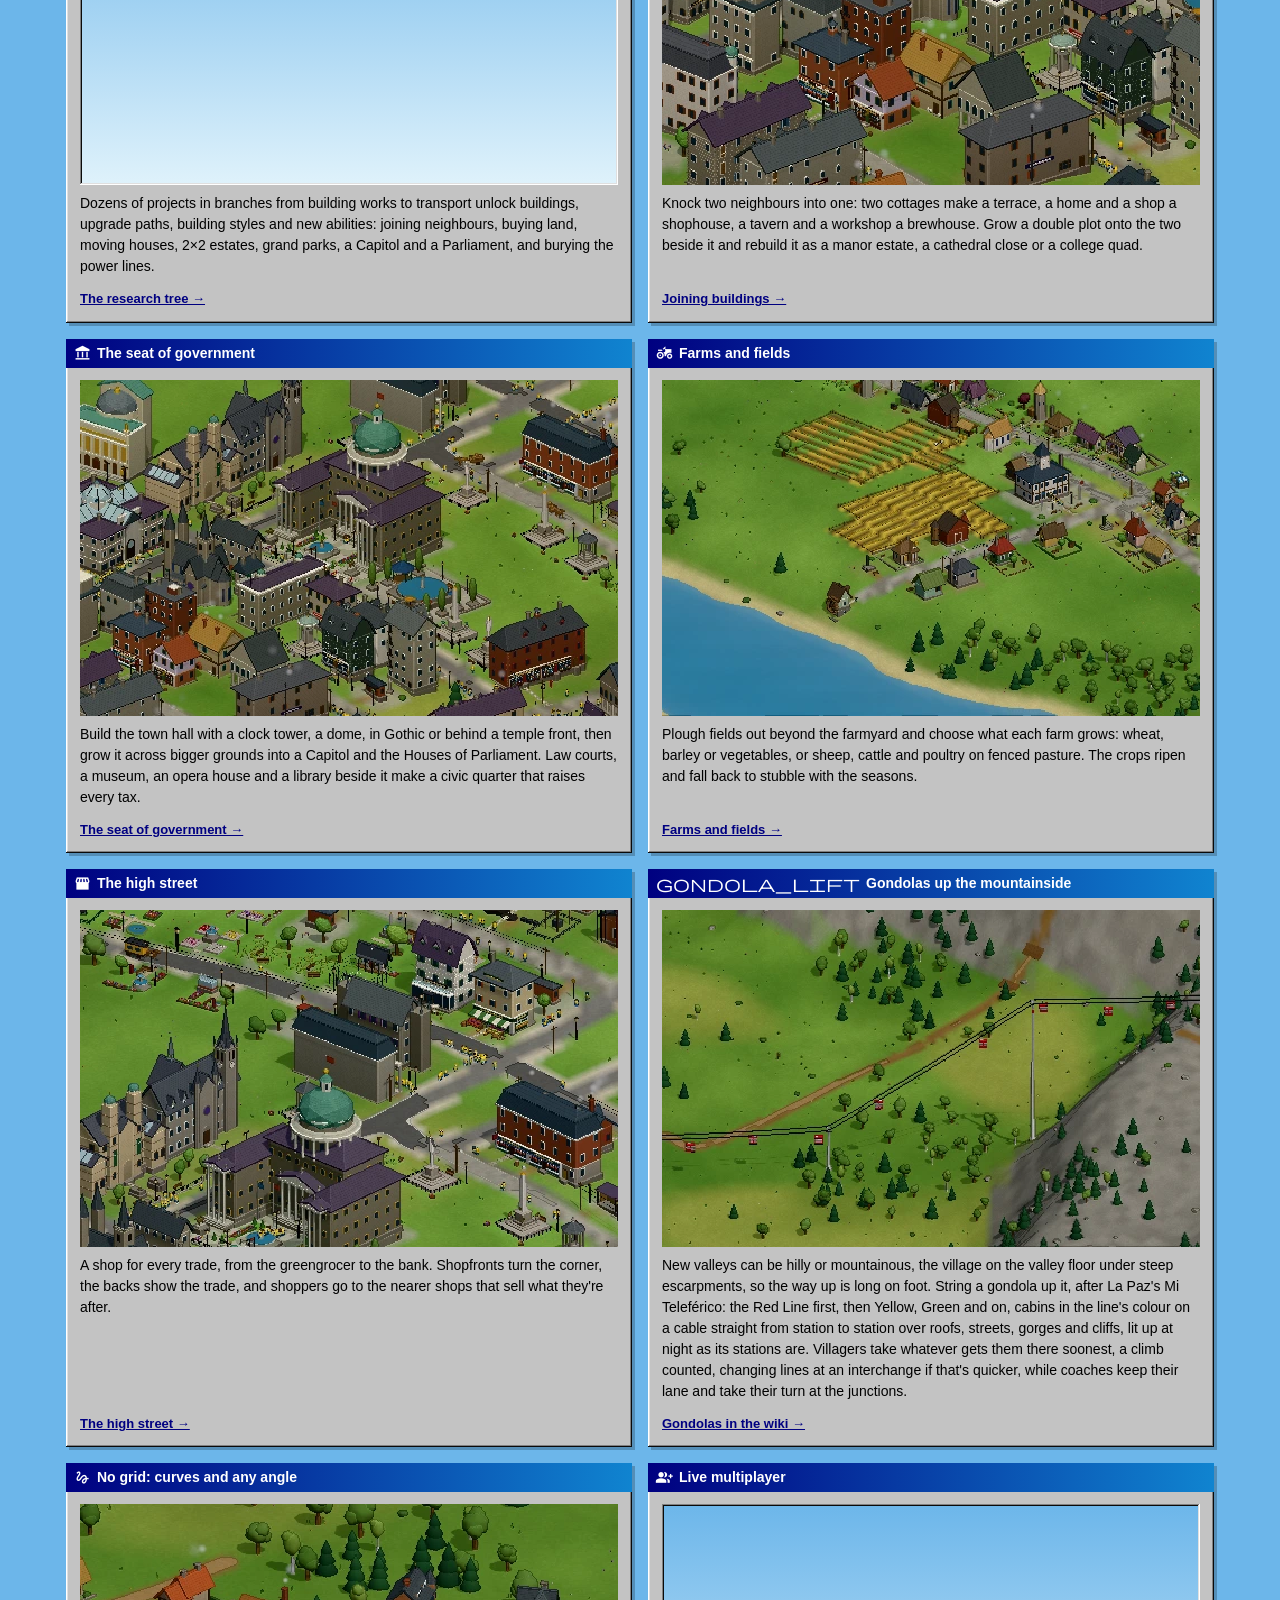
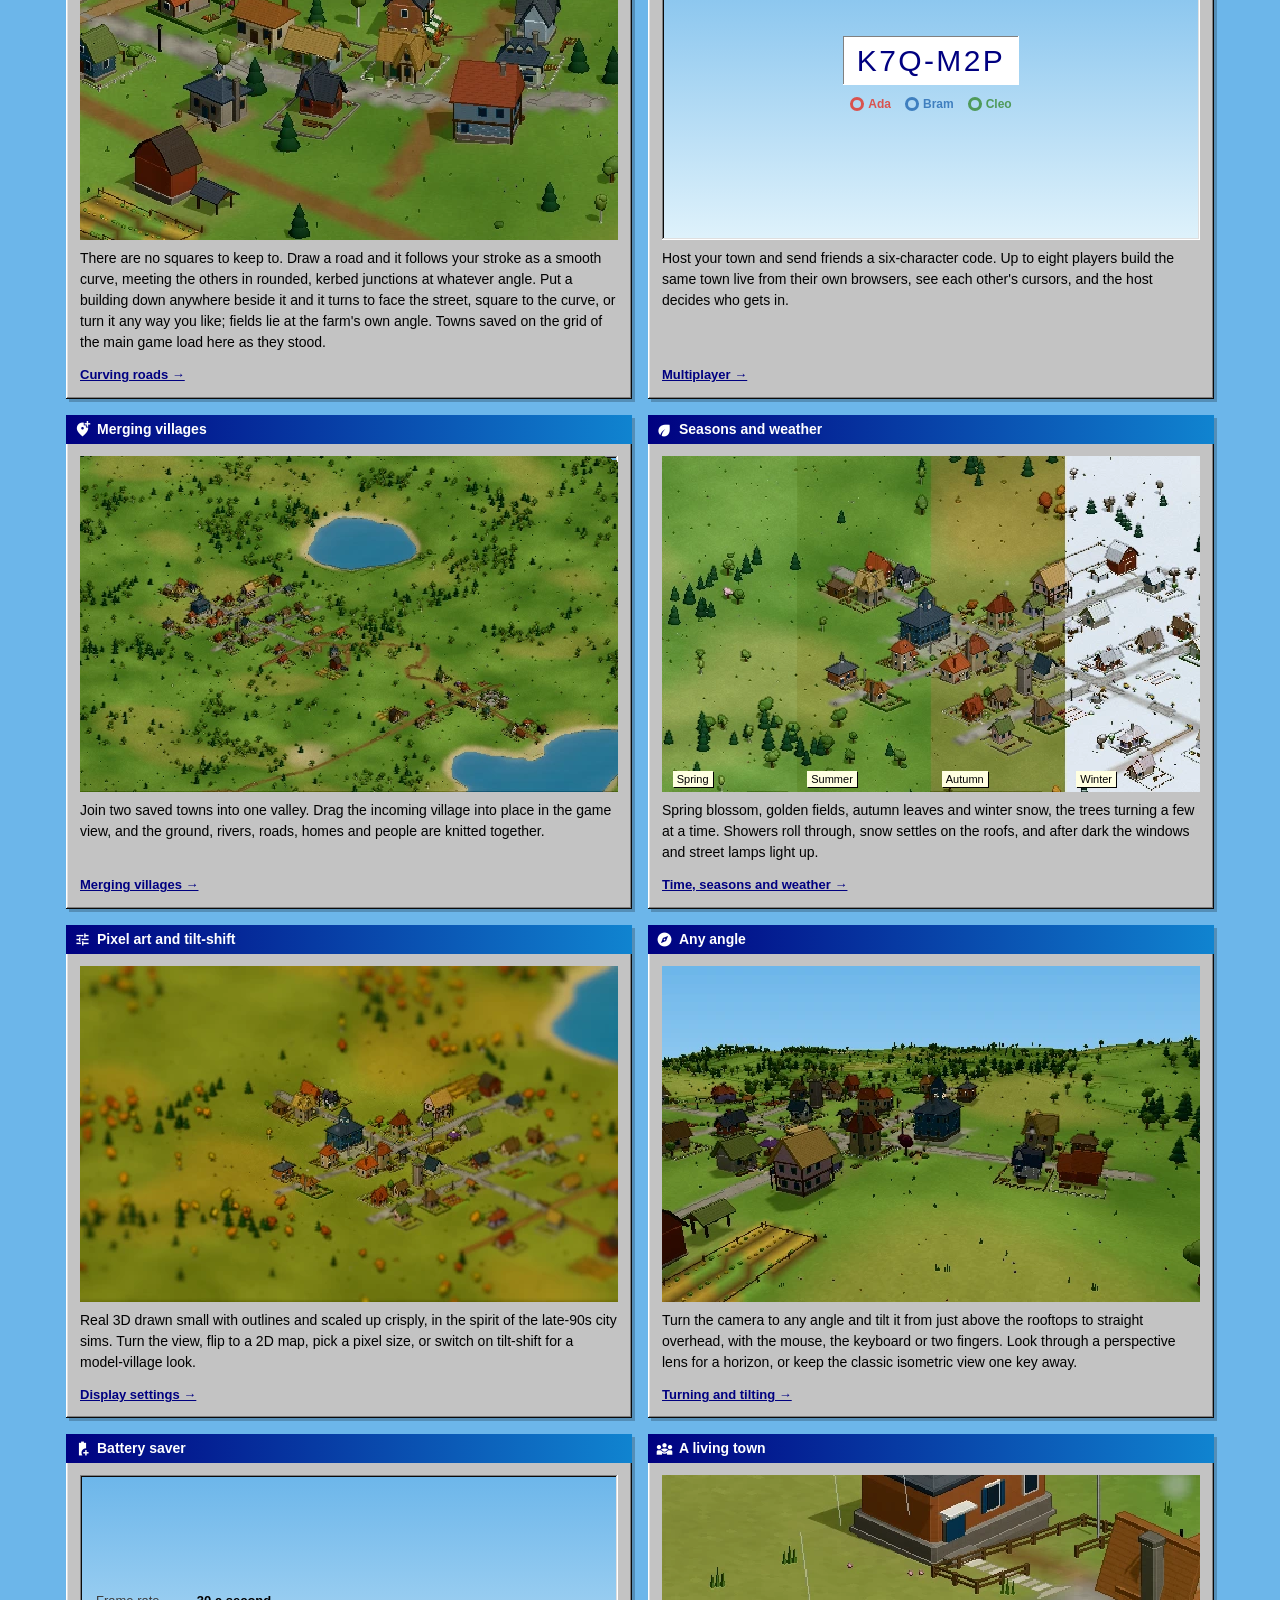
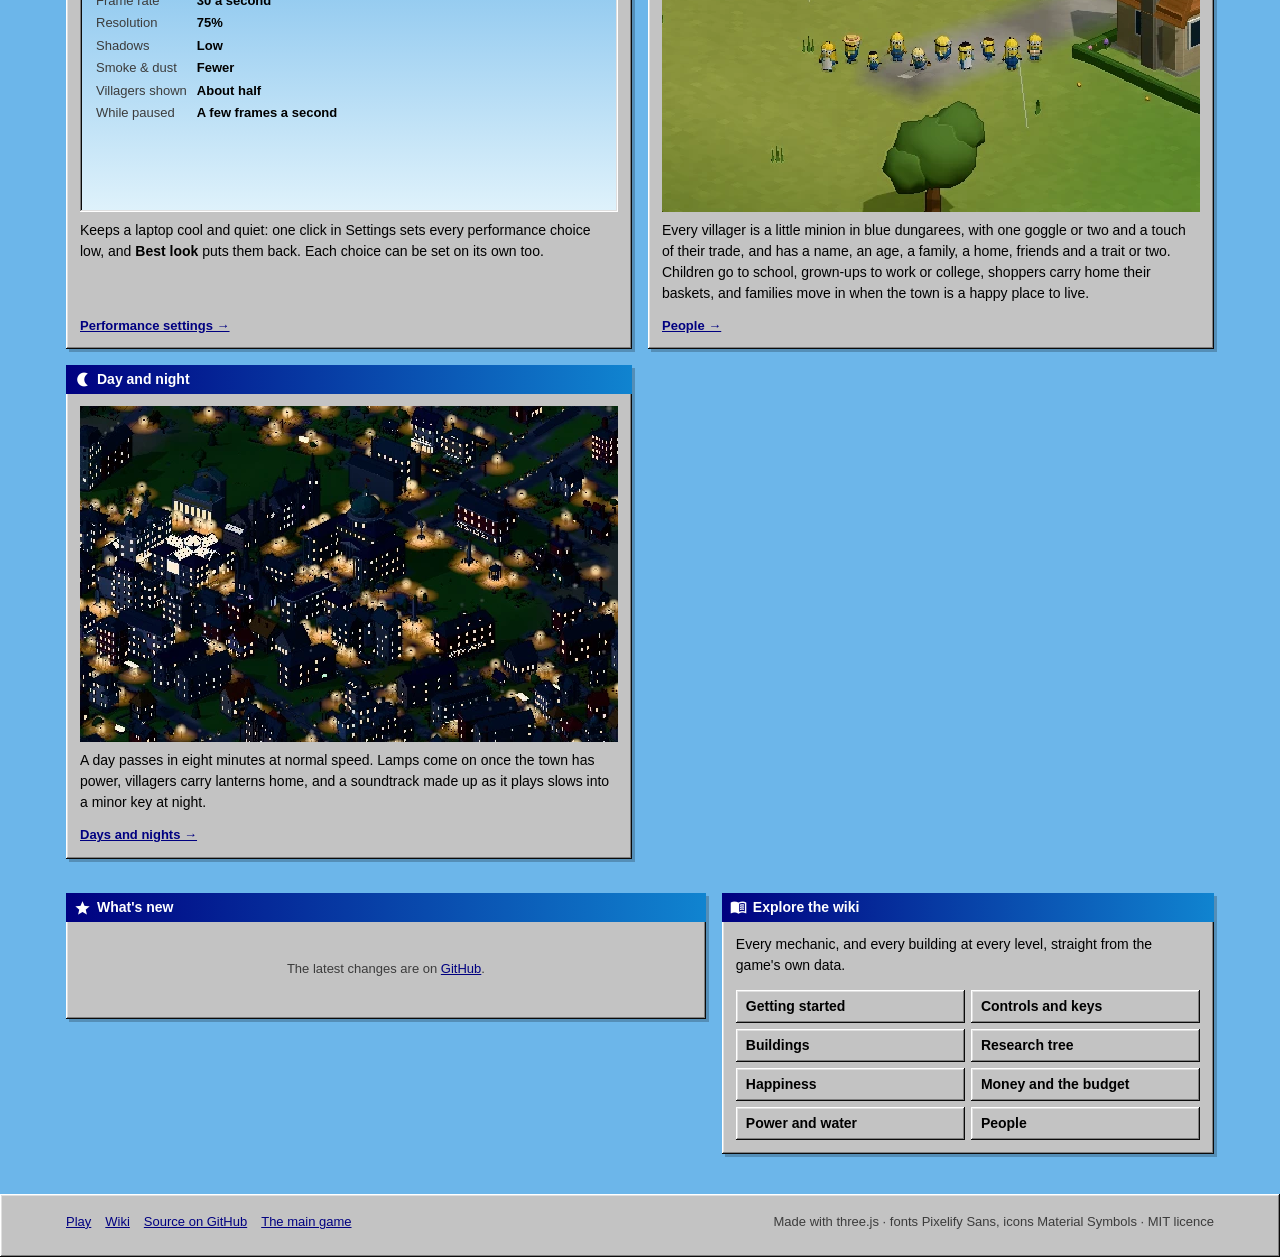
==== commit 2e9e9a31: "Kinstead Unbounded: the gridless copy gets a name of its own, and its site moves to daniuluo.github." ====
--- a/index.html
+++ b/index.html
@@ -9,11 +9,11 @@
     // query and hash; everyone else gets the landing page.
     if (/[?&](join|continue)(=|&|$)/.test(location.search)) location.replace('play/' + location.search + location.hash);
   </script>
-  <title>Kinstead — a cozy isometric town builder</title>
-  <meta name="description" content="Kinstead is a cozy isometric village builder that runs in your browser: pixel-art 3D, a living town of villagers, farms and high streets, research, seasons, and live multiplayer. Free, no download.">
-  <meta property="og:title" content="Kinstead — a cozy isometric town builder">
+  <title>Kinstead Unbounded — a cozy isometric town builder</title>
+  <meta name="description" content="Kinstead Unbounded is a cozy isometric village builder, with no grid, that runs in your browser: pixel-art 3D, a living town of villagers, farms and high streets, research, seasons, and live multiplayer. Free, no download.">
+  <meta property="og:title" content="Kinstead Unbounded — a cozy isometric town builder">
   <meta property="og:description" content="Build a little village in your browser: pixel-art 3D, villagers with lives of their own, farms, high streets, research, seasons and live multiplayer.">
-  <meta property="og:image" content="https://daniuluo.github.io/kinstead-gridless/img/og.jpg">
+  <meta property="og:image" content="https://daniuluo.github.io/kinstead-unbounded/img/og.jpg">
   <meta property="og:type" content="website">
   <meta name="theme-color" content="#000080">
   <link rel="icon" href="data:image/svg+xml,<svg xmlns=%22http://www.w3.org/2000/svg%22 viewBox=%220 0 64 64%22><path d=%22M8 30 32 10l24 20v26H8z%22 fill=%22%23d8c29a%22/><path d=%22M4 32 32 8l28 24-4 4L32 15 8 36z%22 fill=%22%239c4a32%22/><rect x=%2227%22 y=%2240%22 width=%2210%22 height=%2216%22 fill=%22%235c3d26%22/></svg>">
@@ -28,7 +28,7 @@
 <body class="site landing">
   <a class="skip" href="#features">Skip to the features</a>
   <header class="site-head"><div class="wrap">
-    <a class="site-logo" href="./" aria-label="Kinstead home"><svg viewBox="0 0 64 64" aria-hidden="true"><path d="M8 30 32 10l24 20v26H8z" fill="#d8c29a"/><path d="M4 32 32 8l28 24-4 4L32 15 8 36z" fill="#9c4a32"/><rect x="27" y="40" width="10" height="16" fill="#5c3d26"/></svg>Kinstead</a>
+    <a class="site-logo" href="./" aria-label="Kinstead Unbounded home"><svg viewBox="0 0 64 64" aria-hidden="true"><path d="M8 30 32 10l24 20v26H8z" fill="#d8c29a"/><path d="M4 32 32 8l28 24-4 4L32 15 8 36z" fill="#9c4a32"/><rect x="27" y="40" width="10" height="16" fill="#5c3d26"/></svg>Kinstead<span class="logo-sub"> Unbounded</span></a>
     <nav class="site-nav" aria-label="Site">
       <a class="play" href="play/"><span class="ms" aria-hidden="true">play_arrow</span>Play</a>
       <a href="wiki/"><span class="ms" aria-hidden="true">menu_book</span>Wiki</a>
@@ -41,11 +41,11 @@
       <img class="hero-town" src="img/hero.webp" width="960" height="480" fetchpriority="high" alt="A pixel-art city: streets of brick and stone houses, shops and offices around a domed civic palace, with a lake, works and a wind farm beyond.">
       <div class="wrap">
         <div class="hero-card win">
-          <div class="tb">Kinstead<span class="tb-btns" aria-hidden="true"><i></i><i></i></span></div>
+          <div class="tb">Kinstead Unbounded<span class="tb-btns" aria-hidden="true"><i></i><i></i></span></div>
           <div class="body">
-            <h1 class="logo">Kinstead</h1>
+            <h1 class="logo">Kinstead <small>Unbounded</small></h1>
             <p class="tagline">A cozy isometric town builder that runs in your browser. Lay the streets, raise the houses and watch your villagers go about their day.</p>
-            <p class="tagline"><b>This copy has no grid:</b> build anywhere, at any angle, along roads you draw as curves. The main game, on squares, is at <a href="https://daniuluo.github.io/kinstead/">daniuluo.github.io/kinstead</a>.</p>
+            <p class="tagline"><b>Kinstead Unbounded has no grid:</b> build anywhere, at any angle, along roads you draw as curves. The main game, on squares, is at <a href="https://daniuluo.github.io/kinstead/">daniuluo.github.io/kinstead</a>.</p>
             <a class="btn primary big" href="play/"><span class="ms" aria-hidden="true">play_arrow</span>Play now</a>
             <a class="btn cont hidden" id="cont" href="play/?continue"></a>
             <a class="btn" href="wiki/"><span class="ms" aria-hidden="true">menu_book</span>Read the wiki</a>
@@ -225,7 +225,7 @@
   </main>
 
   <footer class="site-foot"><div class="wrap">
-    <nav aria-label="Footer"><a href="play/">Play</a><a href="wiki/">Wiki</a><a href="https://github.com/daniuluo/kinstead-gridless">Source on GitHub</a><a href="https://daniuluo.github.io/kinstead/">The main game</a></nav>
+    <nav aria-label="Footer"><a href="play/">Play</a><a href="wiki/">Wiki</a><a href="https://github.com/daniuluo/kinstead-unbounded">Source on GitHub</a><a href="https://daniuluo.github.io/kinstead/">The main game</a></nav>
     <span class="grow"></span>
     <span>Made with three.js · fonts Pixelify Sans, icons Material Symbols · MIT licence</span>
   </div></footer>
--- a/style.css
+++ b/style.css
@@ -0,0 +1,713 @@
+/* Kinstead — late-90s desktop UI (beveled grey windows, navy title bars, pixel type) */
+:root {
+  --face: #c3c3c3;
+  --face-2: #d6d3cc;
+  --hi: #ffffff;
+  --lo: #808080;
+  --dk: #0a0a0a;
+  --ink: #000000;
+  --ink-2: #3c3c3c;
+  --navy: #000080;
+  --navy-2: #1084d0;
+  --good: #006b00;
+  --bad: #a00000;
+  --tip: #ffffe1;
+  --font: 'Pixelify Sans', 'MS Sans Serif', Tahoma, sans-serif;
+  --small: 'Silkscreen', 'Pixelify Sans', monospace;
+  --raised: inset -1px -1px var(--dk), inset 1px 1px var(--hi), inset -2px -2px var(--lo), inset 2px 2px #dfdfdf;
+  --sunken: inset -1px -1px var(--hi), inset 1px 1px var(--lo), inset -2px -2px #dfdfdf, inset 2px 2px var(--dk);
+  --field: inset -1px -1px var(--hi), inset 1px 1px var(--lo);
+  --drop: 2px 2px 0 rgba(0, 0, 0, 0.35);
+}
+
+* { box-sizing: border-box; }
+html, body { margin: 0; height: 100%; overflow: hidden; background: #6cb6ea; font-family: var(--font); font-size: 15px; color: var(--ink); -webkit-font-smoothing: none; }
+button { font-family: inherit; color: inherit; font-size: inherit; }
+.hidden { display: none !important; }
+
+#sky { position: fixed; inset: 0; background: linear-gradient(#6cb6ea, #dff2fb); z-index: 0; }
+#stars { position: fixed; inset: 0; z-index: 1; opacity: 0; pointer-events: none; }
+#app { position: fixed; inset: 0; z-index: 2; }
+#app canvas { display: block; outline: none; touch-action: none; }
+body.pixel #app canvas { image-rendering: pixelated; }
+#vignette { display: none; }
+
+.ms {
+  font-family: 'Material Symbols Sharp';
+  font-weight: normal; font-style: normal; line-height: 1; letter-spacing: normal; text-transform: none;
+  display: inline-block; white-space: nowrap; direction: ltr; vertical-align: -0.22em; font-size: 1.2em;
+  -webkit-font-feature-settings: 'liga'; font-feature-settings: 'liga';
+  font-variation-settings: 'FILL' 1, 'wght' 500, 'GRAD' 0, 'opsz' 20;
+}
+.ms.coinico { color: #8a6400; }
+/* people as minions (src/ui/minion.js): plain ones in place of an icon, and
+   each villager's own in their colours */
+.ms .mn1 { display: block; width: 1em; height: 1em; }
+.mn { display: inline-block; width: 0.87em; height: 1.35em; vertical-align: -0.36em; }
+.inspector .head .big .mn { width: 34px; height: 52px; vertical-align: 0; }
+
+#hud { position: fixed; inset: 0; z-index: 10; pointer-events: none; }
+#hud > * { pointer-events: auto; }
+
+.panel { background: var(--face); box-shadow: var(--raised), var(--drop); border-radius: 0; }
+
+/* ------------------------------------------------------------- top bar */
+.topbar { position: absolute; top: 8px; left: 8px; right: 8px; display: flex; gap: 6px; align-items: stretch; pointer-events: none; flex-wrap: wrap; }
+.topbar > .panel { pointer-events: auto; padding: 6px 10px; display: flex; align-items: center; gap: 10px; }
+.town { flex-direction: column; align-items: flex-start !important; justify-content: center; gap: 1px !important; min-width: 150px; cursor: pointer; }
+.town:hover .town-name { text-decoration: underline; }
+.town-name { font-weight: 700; font-size: 18px; line-height: 1.05; color: var(--navy); }
+.town-title { font-family: var(--small); font-size: 9px; color: var(--ink-2); letter-spacing: 0.04em; }
+.clock #clockIcon { font-size: 18px; width: 22px; text-align: center; color: #9a6a00; }
+.clock #clockTime { font-weight: 700; font-size: 18px; line-height: 1.05; font-variant-numeric: tabular-nums; }
+.clock #clockDate { font-size: 12px; color: var(--ink-2); }
+.clock #clockDate .ms { font-size: 1.05em; }
+.speed { display: flex; gap: 2px; }
+.speed button {
+  border: 0; background: var(--face); box-shadow: var(--raised); min-width: 30px; height: 26px; padding: 0 5px; cursor: pointer;
+  font-size: 12px; font-weight: 600; display: inline-flex; align-items: center; justify-content: center;
+}
+.speed button .ms { font-size: 17px; vertical-align: 0; }
+.speed button.on { box-shadow: var(--sunken); background: #b5b5b5; }
+
+.stats { gap: 12px !important; }
+.stat { display: grid; grid-template-columns: auto auto; grid-template-rows: auto auto; column-gap: 6px; align-items: center; }
+.stat .ico { grid-row: 1 / 3; font-size: 20px; color: var(--ink-2); }
+.stat b { font-weight: 700; font-size: 16px; line-height: 1.05; font-variant-numeric: tabular-nums; background: #fff; box-shadow: var(--field); padding: 1px 5px; }
+.stat small { font-size: 11px; color: var(--ink-2); white-space: nowrap; margin-top: 1px; }
+.stat small.pos { color: var(--good); }
+.stat small.neg { color: var(--bad); }
+.rci { display: flex; align-items: flex-end; gap: 3px; height: 38px; position: relative; padding-bottom: 12px; }
+.rci .bar { width: 9px; height: 26px; background: #fff; box-shadow: var(--field); position: relative; overflow: hidden; }
+.rci .bar i { position: absolute; left: 1px; right: 1px; bottom: 1px; height: 50%; transition: height 0.6s; }
+.rci .r i { background: #00a000; } .rci .c i { background: #0050d0; } .rci .i i { background: #d0a000; }
+.rci span { position: absolute; bottom: -1px; left: 0; font-family: var(--small); font-size: 8px; letter-spacing: 3px; color: var(--ink-2); }
+
+.menu { margin-left: auto; gap: 2px !important; padding: 4px !important; }
+.menu button, .zoom button {
+  border: 0; background: var(--face); box-shadow: var(--raised); min-width: 32px; height: 30px; cursor: pointer;
+  font-size: 13px; font-weight: 700; display: inline-flex; align-items: center; justify-content: center; padding: 0 6px;
+}
+.menu button .ms, .zoom button .ms { font-size: 20px; vertical-align: 0; }
+.menu button:active, .zoom button:active, .speed button:active { box-shadow: var(--sunken); }
+.menu button.on { box-shadow: var(--sunken); background: #b5b5b5; }
+/* the classic-view compass turns with the view, and fades while the view is the classic one */
+#btnClassic .ms { display: inline-block; }
+#btnClassic.off .ms { opacity: 0.45; }
+
+.zoom { position: absolute; right: 8px; bottom: 92px; display: flex; flex-direction: column; padding: 4px; gap: 2px; }
+
+/* ------------------------------------------------------------- toolbar */
+.toolbar { position: absolute; left: 50%; bottom: 8px; transform: translateX(-50%); display: flex; gap: 2px; padding: 4px; max-width: calc(100vw - 16px); overflow-x: auto; scrollbar-width: thin; }
+.toolbar > * { flex: none; }
+.tool {
+  position: relative; width: 56px; height: 56px; border: 0; background: var(--face); box-shadow: var(--raised); cursor: pointer;
+  display: flex; flex-direction: column; align-items: center; justify-content: center; gap: 2px;
+}
+.tool .e { font-size: 24px; line-height: 1; }
+.tool .e .ms { font-size: 26px; vertical-align: 0; }
+.tool .l { font-size: 11px; color: var(--ink); }
+.tool .k { position: absolute; top: 2px; right: 4px; font-family: var(--small); font-size: 8px; color: var(--lo); }
+.tool:active { box-shadow: var(--sunken); }
+.tool.on { box-shadow: var(--sunken); background: #b0b0b0; }
+.tool.on .e { transform: translate(1px, 1px); }
+.toolbar .sep { width: 2px; margin: 4px 3px; box-shadow: inset 1px 0 var(--lo), inset -1px 0 var(--hi); }
+
+.flyout { position: absolute; left: 50%; bottom: 80px; transform: translateX(-50%); padding: 6px; display: flex; gap: 4px; max-width: calc(100vw - 16px); overflow-x: auto; }
+.card {
+  flex: 0 0 auto; width: 112px; background: var(--face); box-shadow: var(--raised); padding: 6px; cursor: pointer;
+  display: flex; flex-direction: column; align-items: center; gap: 2px; text-align: center;
+}
+.card:hover { background: #cfcfcf; }
+.card.on { box-shadow: var(--sunken); background: #b0b0b0; }
+.card img, .card .ph { width: 96px; height: 72px; background: #9fb383; box-shadow: var(--field); object-fit: cover; image-rendering: pixelated; display: flex; align-items: center; justify-content: center; font-size: 34px; }
+.card .ph .ms { font-size: 40px; vertical-align: 0; color: #2e3a1e; }
+.card .n { font-size: 12px; font-weight: 600; line-height: 1.1; margin-top: 2px; }
+.card .c { font-size: 11px; color: var(--ink-2); }
+.card.locked { opacity: 0.65; }
+.card.locked img { filter: grayscale(1); }
+.card .lock { font-size: 10px; color: var(--bad); }
+
+.hint {
+  position: absolute; left: 50%; bottom: 80px; transform: translateX(-50%); background: var(--tip); color: #000; padding: 3px 8px;
+  border: 1px solid #000; font-size: 13px; white-space: nowrap; pointer-events: none;
+}
+.flyout:not(.hidden) ~ .hint { bottom: 214px; }
+/* the kind of planting or monument to build, above the build menu */
+.kindbar { position: absolute; left: 50%; bottom: 214px; transform: translateX(-50%); padding: 4px; display: flex; flex-wrap: wrap; justify-content: center; gap: 3px; width: max-content; max-width: min(760px, calc(100vw - 16px)); }
+.kindbar .kb-label { font-size: 12px; font-weight: 700; align-self: center; margin: 0 4px; }
+.kindbar .btn .ms, .kinds .btn .ms { font-size: 14px; vertical-align: -2px; }
+
+/* ------------------------------------------------------------ inspector */
+.inspector { position: absolute; right: 8px; top: 96px; width: 300px; max-height: calc(100vh - 200px); max-height: calc(100dvh - 200px); overflow-y: auto; padding: 0 10px 10px; }
+.inspector::before {
+  content: 'Properties'; display: block; margin: 0 -10px 8px; padding: 4px 8px; font-weight: 700; font-size: 13px; color: #fff;
+  background: linear-gradient(90deg, var(--navy), var(--navy-2)); position: sticky; top: 0; z-index: 1;
+}
+.inspector .close, .modal-card .x {
+  position: absolute; width: 18px; height: 16px; border: 0; background: var(--face); box-shadow: var(--raised); cursor: pointer;
+  font-size: 11px; line-height: 16px; padding: 0; z-index: 2; font-family: var(--font); font-weight: 700;
+}
+.inspector .close { top: 4px; right: 6px; position: sticky; float: right; margin-top: -26px; margin-right: -4px; }
+.inspector .head { display: flex; gap: 10px; align-items: center; margin-bottom: 8px; }
+.inspector .head img { width: 64px; height: 48px; background: #9fb383; box-shadow: var(--field); object-fit: cover; image-rendering: pixelated; }
+.inspector .head .big { font-size: 32px; width: 48px; text-align: center; }
+.inspector .head .big .ms { font-size: 36px; }
+.inspector .head .pm-open { margin-left: 6px; vertical-align: middle; min-height: 20px; padding: 1px 6px; }
+.inspector .head .pm-open .ms { font-size: 14px; vertical-align: -2px; }
+.inspector h3 { margin: 0; font-weight: 700; font-size: 17px; line-height: 1.1; }
+.inspector .sub { font-size: 12px; color: var(--ink-2); }
+.stars { color: #9a6a00; letter-spacing: 1px; }
+.sec { margin-top: 8px; }
+.row { display: flex; justify-content: space-between; gap: 8px; font-size: 13px; padding: 3px 0; border-bottom: 1px solid #a8a8a8; box-shadow: 0 1px 0 #e8e8e8; }
+.row:last-child { border-bottom: 0; box-shadow: none; }
+.row span:first-child { color: var(--ink-2); }
+.row b { font-weight: 600; text-align: right; }
+.sec h5 { margin: 0 0 4px; font-family: var(--small); font-size: 9px; font-weight: 400; color: var(--ink-2); }
+.chips { display: flex; flex-wrap: wrap; gap: 3px; }
+.chip { font-size: 12px; padding: 1px 6px; background: var(--face); box-shadow: var(--raised); }
+.chip.ok { color: var(--good); }
+.chip.no { color: var(--bad); }
+.chip.link { cursor: pointer; text-decoration: underline; color: var(--navy); }
+.chip .ms { font-size: 1.05em; }
+.meter { height: 12px; background: #fff; box-shadow: var(--field); padding: 2px; margin-top: 4px; }
+.meter i { display: block; height: 100%; background: repeating-linear-gradient(90deg, var(--navy) 0 8px, transparent 8px 10px); }
+.actions { display: flex; gap: 4px; margin-top: 10px; flex-wrap: wrap; }
+.btn {
+  border: 0; background: var(--face); box-shadow: var(--raised); padding: 5px 12px; font-size: 13px; font-weight: 600; cursor: pointer;
+  display: inline-flex; align-items: center; gap: 5px; min-height: 26px;
+}
+.btn:active { box-shadow: var(--sunken); }
+.btn:focus-visible { outline: 1px dotted #000; outline-offset: -4px; }
+.btn.primary { font-weight: 700; box-shadow: 0 0 0 1px #000, var(--raised); }
+.btn.gold { color: #6a4a00; font-weight: 700; }
+.btn.danger { color: var(--bad); }
+.btn:disabled { color: var(--lo); text-shadow: 1px 1px #fff; cursor: not-allowed; }
+.btn.small { padding: 2px 7px; font-size: 12px; min-height: 22px; }
+.req { font-size: 12px; margin-top: 6px; display: grid; gap: 2px; }
+.req .ok::before { content: '✓ '; color: var(--good); font-weight: 700; }
+.req .no::before { content: '✗ '; color: var(--bad); font-weight: 700; }
+.req .no { color: var(--ink-2); }
+.req .no.warn::before { content: '! '; color: #8a5a00; }
+/* building panel: what it needs to work and what it lacks */
+.sec.working { padding: 4px 6px 6px; background: #f3efe2; box-shadow: var(--field); }
+.sec.working.stop { background: #f7dcd4; }
+.sec.working.part { background: #f7ecc8; }
+.sec.working h5 .ms { font-size: 14px; vertical-align: -2px; }
+.sec.working.stop h5 { color: var(--bad); }
+.needs-note { font-size: 12px; margin-top: 6px; color: #5a4300; }
+.needs-note .ms { font-size: 14px; vertical-align: -2px; }
+
+/* -------------------------------------------------------------- toasts */
+#toasts { position: absolute; left: 8px; top: 104px; display: flex; flex-direction: column; gap: 4px; pointer-events: none; max-width: 340px; }
+.toast { background: var(--tip); border: 1px solid #000; padding: 4px 8px; font-size: 13px; display: flex; gap: 6px; align-items: center; box-shadow: var(--drop); animation: toastIn 0.15s steps(3); pointer-events: auto; }
+.toast.bad { color: var(--bad); }
+.toast.good { color: #003c00; }
+.toast.big { font-size: 15px; font-weight: 700; background: var(--face); box-shadow: var(--raised), var(--drop); border: 0; padding: 8px 10px; }
+.toast.out { animation: toastOut 0.2s steps(3) forwards; }
+@keyframes toastIn { from { opacity: 0; transform: translateX(-12px); } }
+@keyframes toastOut { to { opacity: 0; } }
+
+#popups { position: absolute; inset: 0; pointer-events: none; overflow: hidden; }
+.coin { position: absolute; font-weight: 700; font-size: 13px; color: #ffe066; text-shadow: 1px 1px 0 #000, -1px 0 0 #000, 0 -1px 0 #000; animation: coinUp 1.3s steps(12) forwards; white-space: nowrap; transform: translate(-50%, -50%); }
+.coin .ms { color: #ffe066; }
+@keyframes coinUp { 0% { opacity: 1; margin-top: 4px; } 100% { opacity: 0; margin-top: -30px; } }
+.label3d { position: absolute; transform: translate(-50%, -100%); background: var(--tip); color: #000; border: 1px solid #000; padding: 1px 6px; font-size: 12px; white-space: nowrap; pointer-events: none; }
+/* warning badges over buildings with no power, water, workers or road */
+.blocked { position: absolute; transform: translate(-50%, -100%); display: flex; gap: 2px; pointer-events: none; }
+.blocked .bi { width: 19px; height: 19px; display: flex; align-items: center; justify-content: center; background: #ffe7a0; color: #6a4a00; border: 1px solid #000; box-shadow: var(--drop); }
+.blocked .bi.stop { background: #ffc8bc; color: var(--bad); }
+.blocked .bi.prio { background: #fff3c4; color: #8a5a00; }
+.blocked .ms { font-size: 14px; }
+
+.tooltip { position: fixed; z-index: 30; pointer-events: none; background: var(--tip); color: #000; border: 1px solid #000; padding: 3px 7px; font-size: 12px; max-width: 260px; box-shadow: var(--drop); }
+.tooltip .bad { color: var(--bad); }
+.tooltip .good { color: var(--good); }
+
+/* -------------------------------------------------------------- overlay */
+.overlay-menu { position: absolute; right: 8px; top: 96px; padding: 3px; display: grid; gap: 0; min-width: 190px; max-height: calc(100dvh - 104px); overflow-y: auto; }
+.overlay-menu button { border: 0; background: transparent; text-align: left; padding: 4px 10px; font-size: 13px; cursor: pointer; }
+.overlay-menu button .ms { margin-right: 6px; }
+.overlay-menu button:hover, .overlay-menu button.on { background: var(--navy); color: #fff; }
+.legend { position: absolute; left: 50%; top: 96px; transform: translateX(-50%); padding: 4px 8px; font-size: 13px; display: flex; gap: 8px; align-items: center; }
+.legend .grad { width: 110px; height: 10px; box-shadow: var(--field); }
+
+/* --------------------------------------------------------------- modals */
+#windows { position: fixed; inset: 0; z-index: 50; pointer-events: none; }
+#windows > .win { position: absolute; pointer-events: auto; box-shadow: var(--raised), 3px 3px 0 rgba(0, 0, 0, 0.25); }
+.modal-card { width: min(680px, calc(100vw - 16px)); max-height: calc(100vh - 16px); max-height: calc(100dvh - 16px); overflow-y: auto; padding: 0 14px 14px; position: relative; }
+.modal-card h2 {
+  margin: 0 -14px 10px; padding: 5px 30px 5px 8px; font-size: 14px; font-weight: 700; color: #fff;
+  background: linear-gradient(90deg, var(--navy), var(--navy-2));
+}
+.modal-card .x { top: 5px; right: 6px; }
+.modal-card .lead { margin: 0 0 10px; color: var(--ink-2); font-size: 13px; }
+.tabs { display: flex; gap: 0; margin: 6px 0 0; padding-left: 4px; }
+.tabs button { border: 0; background: var(--face); box-shadow: var(--raised); padding: 5px 12px; font-size: 13px; cursor: pointer; position: relative; top: 2px; }
+.tabs button.on { top: 0; padding-bottom: 7px; font-weight: 700; z-index: 1; }
+#saveBody { box-shadow: var(--raised); padding: 10px; margin-bottom: 4px; }
+.saves { display: grid; gap: 4px; }
+.save { display: grid; grid-template-columns: 112px 1fr auto; gap: 10px; align-items: center; padding: 6px; background: #fff; box-shadow: var(--field); }
+.save img, .save .ph { width: 112px; height: 63px; object-fit: cover; image-rendering: pixelated; background: #9fb383; display: flex; align-items: center; justify-content: center; font-size: 26px; }
+.save .t { font-weight: 700; }
+.save .m { font-size: 12px; color: var(--ink-2); }
+.save .acts { display: flex; gap: 3px; flex-wrap: wrap; justify-content: flex-end; }
+.field { display: grid; gap: 3px; margin: 8px 0; }
+.field label { font-size: 13px; }
+.field input:not([type=checkbox]):not([type=range]), .field select { font: inherit; font-size: 14px; padding: 4px 6px; border: 0; background: #fff; box-shadow: var(--sunken); color: #000; border-radius: 0; }
+.field input[type=checkbox], .field input[type=range] { accent-color: var(--navy); }
+.inline { display: flex; gap: 6px; align-items: center; flex-wrap: wrap; }
+.note { font-size: 13px; color: #000; background: var(--tip); border: 1px solid #000; padding: 8px 10px; line-height: 1.4; }
+.note code { background: #fff; padding: 0 4px; font-size: 12px; }
+.empty { text-align: center; color: var(--ink-2); padding: 16px; font-size: 13px; }
+table.budget { width: 100%; border-collapse: collapse; font-size: 13px; background: #fff; box-shadow: var(--field); }
+table.budget td { padding: 3px 6px; border-bottom: 1px solid #e0e0e0; }
+table.budget td:last-child { text-align: right; font-weight: 600; font-variant-numeric: tabular-nums; }
+table.budget tr.tot td { border-bottom: 0; font-weight: 700; background: #e8e8e8; }
+.grid2 { display: grid; grid-template-columns: 1fr 1fr; gap: 12px; }
+.chart { width: 100%; height: 110px; display: block; background: #fff; box-shadow: var(--sunken); }
+.kbd { display: inline-block; min-width: 22px; padding: 0 5px; background: var(--face); box-shadow: var(--raised); font-size: 11px; text-align: center; }
+.help-grid { display: grid; grid-template-columns: auto 1fr; gap: 5px 10px; font-size: 13px; align-items: center; }
+.lines-list { display: grid; gap: 4px; }
+.line-item { display: grid; grid-template-columns: 14px 1fr auto; gap: 10px; align-items: center; padding: 6px 8px; background: #fff; box-shadow: var(--field); }
+.line-item .dot { width: 14px; height: 14px; box-shadow: var(--field); }
+
+/* --------------------------------------------------------- title screen */
+.title-screen { position: fixed; inset: 0; z-index: 40; display: flex; align-items: center; justify-content: center; pointer-events: none; }
+.title-card { pointer-events: auto; text-align: center; padding: 0 18px 14px; width: min(420px, calc(100vw - 32px)); max-height: calc(100vh - 16px); max-height: calc(100dvh - 16px); overflow-y: auto; }
+.title-card .titlebar {
+  margin: 0 -18px 16px; padding: 5px 8px; font-size: 14px; font-weight: 700; color: #fff; text-align: left;
+  background: linear-gradient(90deg, var(--navy), var(--navy-2));
+}
+.logo { font-family: var(--font); font-weight: 700; font-size: 52px; line-height: 1; color: var(--navy); text-shadow: 3px 3px 0 #fff, 4px 4px 0 rgba(0, 0, 0, 0.25); }
+.logo span { color: inherit; }
+.logo small { display: block; font-size: 0.46em; margin-top: 4px; letter-spacing: 0.04em; }
+.tagline { margin: 8px 0 16px; color: var(--ink-2); font-size: 14px; }
+.title-card .btn { width: 100%; justify-content: center; padding: 8px; font-size: 15px; margin-top: 6px; }
+.title-foot { margin-top: 12px; font-size: 11px; color: var(--ink-2); }
+.title-links { margin-top: 4px; font-size: 12px; color: var(--ink-2); }
+.title-links a { color: var(--navy); }
+
+@media (max-width: 900px) {
+  .stats { gap: 8px !important; }
+  .stat small { display: none; }
+  .tool { width: 44px; height: 46px; }
+  .tool .l { display: none; }
+  /* along the bottom, wherever it was dragged to on a bigger screen (that comes back when the screen does) */
+  .inspector { width: calc(100vw - 16px); left: 8px !important; right: auto !important; top: auto !important; bottom: 80px; max-height: 45vh !important; max-height: 45dvh !important; }
+  .rci { display: none; }
+}
+
+/* construction progress */
+.meter.build i { background: repeating-linear-gradient(135deg, #d8a630 0 6px, #2f2a24 6px 12px) !important; }
+.actions.col { flex-direction: column; align-items: stretch; }
+.inspector .note { font-size: 12px; line-height: 1.4; margin: 2px 0 6px; opacity: 0.85; }
+
+/* style picker for upgrades */
+.inspector .uprow { display: flex; gap: 6px; align-items: flex-start; margin: 2px 0 4px; }
+.inspector .uprow .note { flex: 1; margin: 0; }
+.inspector .preview { flex: none; width: 112px; height: 84px; image-rendering: auto; background: #9fb08a; box-shadow: var(--sunken); }
+.inspector .styles { display: flex; flex-wrap: wrap; gap: 3px; align-items: center; margin: 4px 0 6px; clear: none; }
+.inspector .styles > span { font-size: 12px; margin-right: 4px; }
+.inspector .styles .style { font: inherit; font-size: 12px; padding: 2px 6px; background: var(--face); box-shadow: var(--raised); border: 0; cursor: pointer; color: inherit; }
+.inspector .styles .style.on { box-shadow: var(--sunken); background: #e8e8e8; font-weight: bold; }
+
+/* villager directory */
+.modal-card.wide { width: min(980px, calc(100vw - 32px)); max-width: none; }
+.pplbar { display: flex; gap: 8px; align-items: center; margin: 6px 0 8px; flex-wrap: wrap; }
+.pplbar input { flex: 1; min-width: 180px; }
+.pplbar #pplN { font-size: 12px; opacity: 0.8; }
+.pplwrap { max-height: min(60vh, 560px); overflow: auto; background: #fff; box-shadow: var(--field); }
+table.people { width: 100%; border-collapse: collapse; font-size: 13px; }
+table.people th { position: sticky; top: 0; background: var(--face); box-shadow: var(--raised); text-align: left; padding: 4px 6px; cursor: pointer; white-space: nowrap; font-weight: 700; z-index: 1; }
+table.people td { padding: 3px 6px; border-bottom: 1px solid #e4e4e4; white-space: nowrap; }
+table.people td.num { text-align: right; font-variant-numeric: tabular-nums; }
+table.people td.traits { white-space: normal; font-size: 12px; color: #444; }
+table.people td .ms { font-size: 15px; vertical-align: -3px; }
+table.people tbody tr { cursor: pointer; }
+table.people tbody tr:hover td { background: #ffffe1; }
+table.people .bad, .inspector .neg { color: var(--brick, #a33); }
+.inspector .chip i { font-style: normal; opacity: 0.65; font-size: 11px; margin-left: 2px; }
+.inspector .muted { font-size: 12px; opacity: 0.7; }
+
+/* ---------------------------------------------------------------------------
+   Readability: running text uses the classic Windows UI faces (Tahoma /
+   Verdana) at comfortable sizes; the pixel font stays for headings, title
+   bars and the big numbers so the 90s look is unchanged. */
+:root { --font: Tahoma, Verdana, 'Segoe UI', sans-serif; --display: 'Pixelify Sans', Tahoma, sans-serif; }
+html, body { font-size: 14px; -webkit-font-smoothing: auto; }
+.town-name, .clock #clockTime, .stat b, .logo, .modal-card h2, .inspector::before, .title-card .titlebar,
+.inspector h3, .toast.big, .inspector .head .big { font-family: var(--display); }
+.town-title { font-family: var(--font); font-size: 10px; font-weight: 700; letter-spacing: 0.06em; text-transform: uppercase; }
+.sec h5 { font-family: var(--font); font-size: 11px; font-weight: 700; letter-spacing: 0.05em; text-transform: uppercase; color: var(--ink-2); }
+.sec h5 .sub { text-transform: none; letter-spacing: 0; font-weight: 400; }
+.rci span { font-family: var(--font); font-size: 9px; font-weight: 700; }
+.clock #clockDate, .stat small, .tool .l, .card .n, .card .c, .chip, .req, .inspector .sub, .save .m { font-size: 12px; }
+.card .lock { font-size: 11px; }
+.row, .tooltip, .label3d, .toast, .modal-card .lead, .help-grid, .field label, .overlay-menu button { font-size: 13px; }
+.btn { font-size: 13px; }
+.kbd { font-size: 12px; }
+.title-foot { font-size: 12px; }
+.inspector .note { font-size: 12px; opacity: 1; }
+
+.checkrow { display: flex; flex-wrap: wrap; gap: 4px 14px; margin-top: 3px; }
+.menu button.on { box-shadow: var(--sunken); background: #e0e0e0; }
+
+/* Spacing for the wider UI font: nothing clips, icons sit on the text line. */
+.ms { line-height: 1; }
+.tool { width: auto; min-width: 60px; padding: 5px 7px 4px; }
+.tool .l { font-size: 11px; line-height: 1.1; white-space: nowrap; }
+.tool .k { top: 1px; right: 3px; font-size: 7px; }
+.menu button { min-width: 34px; }
+.speed button { min-width: 32px; }
+.stat b { min-width: 2.2em; }
+.chip { display: inline-flex; align-items: center; gap: 3px; line-height: 1.35; padding: 1px 6px 2px; }
+.chip .ms { vertical-align: 0; }
+.btn { line-height: 1.2; }
+.btn .ms { vertical-align: 0; font-size: 1.15em; }
+.row { align-items: baseline; }
+.row b { display: inline-flex; align-items: center; gap: 3px; flex-wrap: wrap; justify-content: flex-end; }
+.row b .ms { vertical-align: 0; }
+.overlay-menu button { display: flex; align-items: center; gap: 6px; white-space: nowrap; padding: 5px 12px 5px 10px; }
+.overlay-menu button .ms { margin-right: 0; }
+.card { width: 118px; }
+.card .n { min-height: 2.3em; display: flex; align-items: center; justify-content: center; overflow-wrap: anywhere; }
+.card .c, .card .lock { display: inline-flex; align-items: center; gap: 3px; }
+.toast { line-height: 1.35; }
+.toast .ms { vertical-align: -0.15em; }
+.clock #clockDate { white-space: nowrap; display: inline-flex; align-items: center; gap: 2px; }
+.inspector h3 { overflow-wrap: anywhere; }
+.inspector .styles .style { line-height: 1.3; }
+.field label.inline { display: inline-flex; align-items: center; gap: 6px; }
+.tabs button { display: inline-flex; align-items: center; gap: 4px; }
+.hint { white-space: normal; max-width: min(720px, calc(100vw - 32px)); text-align: center; line-height: 1.35; }
+
+
+.inspector .warnline { font-size: 12px; color: var(--bad); margin: -2px 0 4px 2px; line-height: 1.3; }
+.btn.warn { color: #7a2a1a; }
+
+
+/* upgrade paths: one card per path, each with its own colour */
+.upgrades { margin-top: 10px; }
+.up-head { display: flex; align-items: center; gap: 5px; margin: 0 0 6px; font-family: var(--display); font-size: 15px; }
+.up-head .ms { font-size: 18px; }
+.up-head .up-hint { margin-left: 4px; font-family: var(--font); font-size: 12px; color: var(--ink-2); }
+.path { --accent: #3c6e3c; background: var(--face); box-shadow: var(--raised); border-left: 5px solid var(--accent); }
+.path-tab { display: flex; align-items: center; gap: 6px; padding: 3px 6px 3px 7px; background: var(--accent); color: #fff; font-family: var(--display); font-size: 13px; }
+.path-tab .ms { font-size: 16px; }
+.path-tab .tag { margin-left: auto; padding: 0 6px; font-family: var(--font); font-size: 11px; font-weight: 700; background: rgba(0, 0, 0, 0.25); white-space: nowrap; }
+.path-tab .tag.ok { background: #e9f6df; color: #2c6a1e; }
+.path-body { padding: 7px 8px 8px; }
+.path-top { display: flex; gap: 8px; align-items: flex-start; }
+.path-top .preview { width: 96px; height: 72px; }
+.path-name { font-weight: 700; font-size: 14px; color: var(--accent); line-height: 1.2; }
+.path-desc { font-size: 12px; line-height: 1.35; color: var(--ink-2); margin-top: 2px; }
+.chain { display: flex; flex-wrap: wrap; align-items: center; gap: 3px; margin: 7px 0 5px; font-size: 11px; }
+.chain span { padding: 1px 5px; background: #fff; box-shadow: var(--field); color: var(--ink-2); white-space: nowrap; }
+.chain span.now { background: #e4e4e4; font-style: italic; }
+.chain span.next { background: var(--accent); color: #fff; font-weight: 700; box-shadow: none; }
+.chain i { font-style: normal; color: #7a7a7a; }
+.tiles { display: grid; grid-template-columns: 1fr 1fr; gap: 3px; margin: 5px 0 6px; }
+.tile { background: #fff; box-shadow: var(--field); padding: 2px 6px 3px; min-width: 0; }
+.tile small { display: block; font-size: 11px; color: var(--ink-2); white-space: nowrap; overflow: hidden; text-overflow: ellipsis; }
+.tile b { font-size: 13px; font-weight: 600; font-variant-numeric: tabular-nums; white-space: nowrap; }
+.tile b i { font-style: normal; color: #8a8a8a; }
+.tile.up .to { color: var(--good); font-weight: 700; }
+.tile.down .to { color: var(--bad); font-weight: 700; }
+.tile .ms { font-size: 1em; vertical-align: -0.12em; }
+.path .req { margin-top: 6px; }
+.path .btn.path-go { width: 100%; justify-content: center; margin-top: 8px; }
+.path-or { display: flex; align-items: center; gap: 8px; margin: 8px 0; font-family: var(--display); font-size: 13px; color: var(--ink-2); }
+.path-or::before, .path-or::after { content: ''; flex: 1; border-top: 1px solid var(--lo); border-bottom: 1px solid var(--hi); }
+
+/* town issues, lower left */
+.issues { position: absolute; left: 8px; bottom: 8px; width: 290px; max-width: calc(100vw - 16px); padding: 0 !important; z-index: 6; }
+.issues .ihead { display: flex; align-items: center; gap: 6px; padding: 3px 6px; background: var(--navy); color: #fff; font-family: var(--display); font-size: 13px; cursor: pointer; user-select: none; }
+.issues .ihead .ms { font-size: 16px; }
+.issues .ihead b { margin-left: 2px; min-width: 18px; padding: 0 5px; font-family: var(--font); font-size: 11px; text-align: center; background: #fff; color: #000; }
+.issues .ihead b.bad { background: #ffd6d0; color: var(--bad); }
+.issues .ihead b.warn { background: #fff1c6; color: #7a5a00; }
+.issues .ihead .caret { margin-left: auto; }
+#issueList { max-height: min(38vh, 300px); overflow-y: auto; padding: 3px; }
+.issue { display: flex; align-items: flex-start; gap: 6px; padding: 4px 5px; font-size: 12px; line-height: 1.35; cursor: pointer; border-bottom: 1px solid #b0b0b0; box-shadow: 0 1px 0 #e8e8e8; }
+.issue:last-child { border-bottom: 0; box-shadow: none; }
+.issue:hover { background: #ffffe1; }
+.issue > .ms { flex: none; font-size: 16px; margin-top: -1px; }
+.issue > span:nth-child(2) { flex: 1; }
+.issue .go { margin-left: auto; color: #888; }
+.issue.bad > .ms:first-child { color: var(--bad); }
+.issue.warn > .ms:first-child { color: #a07000; }
+.issue.info > .ms:first-child { color: var(--navy); }
+.issue.ok { cursor: default; } .issue.ok > .ms { color: var(--good); }
+.issues.collapsed #issueList { display: none; }
+@media (max-width: 1280px) { .issues { bottom: 84px; } }
+
+.inspector .mergedesc { font-size: 11px; color: var(--ink-2); margin: -1px 0 5px 4px; line-height: 1.3; }
+
+.inspector label.chk { display: inline-flex; align-items: center; gap: 5px; font-size: 12px; margin: 2px 0 4px; cursor: pointer; }
+
+/* research tree: rows are branches, columns are depth, lines show what needs what */
+.ttree-wrap { overflow: auto; max-height: min(52vh, 520px); background: #fff; box-shadow: var(--field); padding: 8px; }
+.ttree { position: relative; display: grid; column-gap: 30px; row-gap: 6px; align-items: center; }
+.ttree .tlinks { position: absolute; left: 0; top: 0; pointer-events: none; z-index: 0; overflow: visible; }
+.tbranch { font-size: 11px; font-weight: 700; text-transform: uppercase; letter-spacing: 0.04em; color: var(--ink-2); }
+.tnode { position: relative; z-index: 1; display: flex; flex-direction: column; justify-content: center; min-height: 38px; border-left: 4px solid var(--hue, #888); padding: 2px 7px; background: var(--face); box-shadow: var(--raised); cursor: pointer; font-size: 12px; line-height: 1.2; overflow: hidden; }
+.tnode b { font-size: 12px; white-space: nowrap; overflow: hidden; text-overflow: ellipsis; }
+.tnode span { font-size: 11px; color: var(--ink-2); }
+.tnode i { position: absolute; left: 0; bottom: 0; height: 3px; background: #d8a630; }
+.tnode.done { background: #d8ead2; }
+.tnode.done span { color: var(--good); font-weight: 700; }
+.tnode.can { background: #fff; }
+.tnode.can span { color: var(--navy); font-weight: 700; }
+.tnode.cur { box-shadow: 0 0 0 2px #d8a630, var(--raised); background: #fff8e0; }
+.tnode.locked { opacity: 0.62; }
+.tnode.sel { outline: 2px solid var(--navy); outline-offset: 1px; }
+.tdetail { display: grid; grid-template-columns: minmax(180px, 1fr) 2fr auto; gap: 12px; align-items: start; margin-top: 8px; padding: 8px; background: var(--face); box-shadow: var(--raised); font-size: 12px; }
+.tdetail b { font-size: 14px; }
+.tdetail .tcost { color: var(--ink-2); margin-left: 4px; }
+.tdetail .tdesc { color: var(--ink-2); margin-top: 3px; line-height: 1.35; }
+.tdetail .tneeds { margin-top: 4px; } .tdetail .tneeds .ok { color: var(--good); } .tdetail .tneeds .no { color: var(--bad); }
+.tdetail ul { margin: 0; padding-left: 16px; line-height: 1.4; }
+.tdetail .tact { min-width: 180px; }
+.tdetail .tdone { color: var(--good); font-weight: 700; }
+.tdetail .tsub { font-size: 11px; color: var(--ink-2); margin-top: 3px; }
+@media (max-width: 760px) { .tdetail { grid-template-columns: 1fr; } }
+
+/* draggable windows */
+.win h2 { cursor: move; user-select: none; touch-action: none; }
+.win.inactive h2 { background: #808080 !important; color: #c0c0c0; }
+.inspector::before { cursor: move; }
+@media (max-width: 900px) { .inspector::before { cursor: default; } }
+/* a phone: every window as wide as the screen */
+@media (max-width: 600px) { .modal-card.wide { width: calc(100vw - 16px); } }
+
+.tbranch { border-left: 4px solid var(--hue, #888); padding-left: 5px; }
+.tnode .tx { display: flex; flex-wrap: wrap; gap: 0 4px; }
+.tnode .tx em { font-style: normal; font-size: 10px; color: #8a2f2f; white-space: nowrap; }
+.tnode .tx em.ok { color: var(--good); }
+.tunlocks { display: flex; flex-wrap: wrap; gap: 6px; max-height: 150px; overflow-y: auto; }
+.tu { width: 92px; display: flex; flex-direction: column; align-items: center; gap: 2px; font-size: 11px; line-height: 1.2; text-align: center; }
+.tu img, .tu-ph { width: 84px; height: 63px; background: #9fb08a; box-shadow: var(--sunken); object-fit: cover; display: flex; align-items: center; justify-content: center; }
+.tu-ph .ms { font-size: 28px; color: #2e3a1e; }
+
+/* happiness breakdowns */
+table.hap { width: 100%; border-collapse: collapse; font-size: 12px; margin-top: 6px; background: #fff; box-shadow: var(--field); }
+table.hap td, table.hap th { padding: 2px 6px; border-top: 1px solid #ececec; vertical-align: top; }
+table.hap th { text-align: left; font-size: 11px; background: #e8e8e8; color: var(--ink-2); }
+table.hap td .ms { font-size: 14px; vertical-align: -0.2em; margin-right: 4px; color: var(--ink-2); }
+table.hap td.pts { text-align: right; white-space: nowrap; font-variant-numeric: tabular-nums; font-weight: 700; }
+table.hap td.pts em { font-style: normal; font-weight: 400; color: var(--ink-2); }
+table.hap tr.ok td.pts { color: var(--good); }
+table.hap tr.miss td.pts { color: #a07000; }
+table.hap tr.bad td.pts { color: var(--bad); }
+table.hap tr.tip td { border-top: 0; padding-top: 0; font-size: 11px; color: var(--ink-2); padding-left: 24px; }
+table.hap .sub { font-size: 11px; color: var(--ink-2); }
+table.hap.big td { padding: 4px 8px; }
+.inspector .hh { font-size: 12px; font-weight: 700; margin: 6px 0 3px; }
+
+/* ------------------------------------------------- new village: start from */
+.starters { display: grid; grid-template-columns: repeat(auto-fill, minmax(170px, 1fr)); gap: 6px; }
+.starter { display: flex; flex-direction: column; gap: 3px; text-align: left; padding: 5px; border: 0; background: var(--face); box-shadow: var(--raised); cursor: pointer; font: inherit; color: var(--ink); }
+.starter:hover { background: #cfcfcf; }
+.starter.on { box-shadow: var(--sunken); background: #b4b4b4; outline: 1px dotted #000; outline-offset: -4px; }
+.starter:disabled { opacity: 0.6; cursor: default; }
+.starter canvas { width: 100%; height: auto; aspect-ratio: 3 / 2; image-rendering: pixelated; box-shadow: var(--field); background: #9fb383; }
+.starter b { font-size: 13px; }
+.starter .d { font-size: 12px; color: var(--ink-2); line-height: 1.25; }
+.starter .m { font-size: 11px; color: var(--navy); margin-top: auto; padding-top: 2px; }
+
+/* ------------------------------------------------------------ multiplayer */
+.netbox { cursor: pointer; gap: 6px !important; padding: 4px 8px !important; }
+.netbox > .ms { font-size: 18px; color: var(--navy); }
+.netbox b { font-family: var(--small); font-size: 11px; font-weight: 400; letter-spacing: 0.06em; }
+.mp-dots { display: flex; }
+.mp-dots i { width: 20px; height: 20px; margin-left: -4px; border: 2px solid var(--face); border-radius: 50%; color: #fff; font-style: normal; font-size: 11px; font-weight: 700; line-height: 16px; text-align: center; text-shadow: 0 1px 0 rgba(0, 0, 0, 0.45); }
+.mp-dots i:first-child { margin-left: 0; }
+.mp-win h5 { margin: 12px 0 6px; font-size: 11px; font-weight: 700; letter-spacing: 0.05em; text-transform: uppercase; color: var(--ink-2); }
+.mp-cols h5 { margin-top: 4px; }
+.mp-p { margin: 0 0 8px; font-size: 13px; line-height: 1.35; }
+.mp-cols .btn { margin: 0 4px 4px 0; }
+.mp-code-in { width: 120px; font: inherit; font-size: 18px; letter-spacing: 0.12em; text-transform: uppercase; padding: 4px 6px; border: 0; background: #fff; box-shadow: var(--sunken); color: #000; border-radius: 0; }
+.mp-code { margin: 4px 0 2px; padding: 10px; background: #fff; box-shadow: var(--sunken); text-align: center; font-family: var(--display); font-size: 40px; letter-spacing: 0.18em; user-select: all; }
+.mp-status { display: flex; align-items: center; gap: 6px; margin: 10px 0; font-size: 13px; }
+.mp-status.bad { color: var(--bad); font-weight: 700; }
+.mp-status .spin { animation: mpspin 1s linear infinite; }
+@keyframes mpspin { to { transform: rotate(360deg); } }
+.mp-players { display: grid; gap: 2px; margin-bottom: 8px; }
+.mp-player { display: flex; align-items: center; gap: 8px; padding: 3px 6px; background: #fff; box-shadow: var(--field); font-size: 14px; }
+.mp-player i { width: 12px; height: 12px; border-radius: 50%; box-shadow: 0 0 0 1px rgba(0, 0, 0, 0.4); }
+.mp-player span { margin-left: auto; font-size: 12px; color: var(--ink-2); }
+.mp-win .note + .actions { margin-top: 10px; }
+.netcur { position: absolute; transform: translate(-50%, -100%); display: flex; align-items: center; gap: 4px; padding: 1px 6px 1px 4px; background: #fff; border: 2px solid #000; font-size: 12px; font-weight: 700; white-space: nowrap; pointer-events: none; box-shadow: 1px 1px 0 rgba(0, 0, 0, 0.3); }
+.netcur i { width: 9px; height: 9px; border-radius: 50%; }
+.netcur small { font-weight: 400; color: var(--ink-2); }
+.netbox .mp-lock { font-size: 16px; color: var(--bad); }
+.mp-code.locked { color: var(--ink-2); opacity: 0.6; }
+.mp-flag { display: flex; align-items: center; gap: 6px; margin: 6px 0; padding: 4px 8px; background: var(--tip); box-shadow: var(--field); font-size: 13px; line-height: 1.35; }
+.mp-flag .ms { font-size: 18px; }
+.mp-player .btn.small { margin-left: 4px; }
+.mp-player.mp-ask span { margin-left: 0; font-size: inherit; color: inherit; }
+.mp-small { font-size: 12px; color: var(--ink-2); }
+.mp-opt { display: flex; align-items: center; gap: 6px; margin: 4px 0; font-size: 13px; cursor: pointer; }
+.mp-opt select { font: inherit; font-size: 13px; }
+.mp-wait { display: flex; gap: 10px; align-items: flex-start; margin: 4px 0 8px; max-width: 420px; }
+.mp-wait > .ms { font-size: 28px; }
+.mp-wait b { font-size: 16px; }
+.mp-wait .mp-p { margin-top: 6px; }
+.mp-asks { position: absolute; top: 104px; left: 50%; transform: translateX(-50%); display: grid; gap: 4px; z-index: 5; max-width: calc(100vw - 16px); }
+.mp-ask { display: flex; align-items: center; gap: 8px; padding: 6px 10px; font-size: 14px; }
+.mp-ask > .ms { font-size: 20px; color: var(--navy); }
+.mp-ask .mp-ask-who { margin-right: auto; }
+@media (max-width: 900px) { .netbox b { display: none; } }
+
+/* ------------------------------------------------------ building guide */
+.tooltip .muted { opacity: 0.7; font-size: 12px; font-weight: 400; }
+.tooltip:has(.bsum) { max-width: 300px; padding: 5px 8px; }
+.bsum > b { font-size: 14px; }
+.bsum-chain { font-size: 11px; color: var(--navy); margin: 1px 0 3px; }
+.bsum-desc { font-size: 12px; margin-bottom: 4px; }
+.bsum-stats { display: grid; grid-template-columns: auto 1fr; column-gap: 8px; row-gap: 1px; font-size: 12px; }
+.bsum-stats span { color: var(--ink-2); }
+.bsum-foot { margin-top: 4px; font-size: 11px; color: var(--ink-2); }
+.bsum-hint { margin-top: 4px; font-size: 11px; color: var(--navy); }
+.guide { width: min(460px, calc(100vw - 16px)); }
+.guide-head { display: flex; gap: 10px; align-items: flex-start; margin-bottom: 8px; }
+.guide-head img, .guide-level img { width: 72px; height: 54px; background: #9fb383; box-shadow: var(--field); object-fit: cover; image-rendering: pixelated; flex: none; }
+.guide-head h3 { margin: 0 0 2px; font-size: 17px; }
+.guide-desc { font-size: 13px; }
+.guide-place { margin-top: 4px; font-size: 12px; color: var(--ink-2); }
+.guide-lock { margin-top: 4px; font-size: 12px; color: var(--bad); font-weight: 700; }
+.guide-level { display: flex; gap: 10px; padding: 6px; margin: 4px 0; background: #fff; box-shadow: var(--field); }
+.guide-level img { width: 56px; height: 42px; }
+.guide-level > div { flex: 1; min-width: 0; }
+.guide-lname { display: flex; justify-content: space-between; font-size: 14px; margin-bottom: 2px; }
+.guide-lname span { font-size: 12px; color: var(--ink-2); }
+.guide-stats { display: grid; grid-template-columns: auto 1fr; column-gap: 8px; font-size: 12px; }
+.guide-stats span { color: var(--ink-2); }
+.guide-needs { display: flex; flex-wrap: wrap; gap: 3px; margin-top: 4px; }
+.guide-needs span { font-size: 11px; padding: 0 5px; background: var(--face); box-shadow: var(--raised); }
+.guide-needs span.ok { color: var(--good); }
+.guide-needs span.no { color: var(--bad); }
+.guide-from { font-size: 12px; color: var(--ink-2); margin-bottom: 2px; }
+.guide-more h5, .guide-estates h5 { margin: 10px 0 4px; font-size: 11px; font-weight: 700; letter-spacing: 0.05em; text-transform: uppercase; color: var(--ink-2); }
+.guide-more div { font-size: 12px; margin: 2px 0; }
+.guide-more .btn { margin-top: 6px; }
+/* Upgrades & joins: everything a building can become, as a tech tree */
+.pm-legend { display: flex; flex-wrap: wrap; gap: 3px 14px; font-size: 11px; color: var(--ink-2); margin: 0 0 6px; }
+.pm-legend > span { display: inline-flex; align-items: center; gap: 3px; }
+.pm-legend .ms { font-size: 14px; color: var(--k, var(--ink-2)); }
+.pm-wrap { overflow: auto; max-height: min(64vh, 640px); background: #fff; box-shadow: var(--field); padding: 8px 10px 10px; }
+.pm-links { position: absolute; left: 0; top: 0; pointer-events: none; overflow: visible; z-index: 0; }
+.tt-grid { position: relative; display: grid; column-gap: 26px; row-gap: 8px; align-items: center; min-width: max-content; }
+.tt-row { position: relative; z-index: 1; display: flex; align-items: center; gap: 6px; cursor: pointer; padding: 2px 4px 2px 0; }
+.tt-row img { width: 44px; height: auto; image-rendering: pixelated; flex: none; }
+.tt-row b { font-size: 12px; line-height: 1.15; }
+.tt-row.here b { color: #8a5a00; }
+.tt-how { display: flex; flex-direction: column; gap: 0; font-size: 10.5px; line-height: 1.25; margin-top: 1px; }
+.tt-how > span { display: inline-flex; align-items: center; gap: 2px; color: var(--k); font-weight: 700; }
+.tt-how .ms { font-size: 12px; }
+.tt-node { position: relative; z-index: 1; display: flex; flex-direction: column; justify-content: center; min-height: 36px; padding: 2px 7px; background: var(--face); box-shadow: var(--raised); cursor: pointer; font-size: 12px; line-height: 1.2; overflow: hidden; }
+.tt-node b { font-size: 11.5px; white-space: nowrap; overflow: hidden; text-overflow: ellipsis; display: flex; align-items: center; gap: 2px; }
+.tt-node span { font-size: 10.5px; color: var(--ink-2); }
+.tt-node .ms { font-size: 12px; }
+.tt-node:hover { box-shadow: 0 0 0 2px var(--navy), var(--raised); }
+.tt-node.done { background: #d8ead2; }
+.tt-node.now { background: #fff1c0; box-shadow: 0 0 0 2px #d8a630, var(--raised); }
+.tt-node.locked { background: #e9e9e9; color: var(--ink-2); }
+
+/* merge villages */
+.modal-card.merge-win { width: min(900px, calc(100vw - 16px)); }
+.merge-pick { display: grid; grid-template-columns: 1fr 1fr; gap: 10px; }
+.merge-side { background: var(--face-2); box-shadow: var(--sunken); padding: 8px; display: grid; gap: 6px; align-content: start; }
+.merge-side.over { background: var(--tip); }
+.merge-side h3 { margin: 0; font-size: 14px; }
+.merge-side h3 small { font-weight: 400; color: var(--ink-2); }
+.merge-chosen { display: grid; grid-template-columns: 88px 1fr; gap: 8px; align-items: center; background: #fff; box-shadow: var(--field); padding: 5px; }
+.merge-chosen .t { font-weight: 700; }
+.merge-chosen .m { font-size: 12px; color: var(--ink-2); }
+.merge-canvas, .merge-pic { width: 88px; height: 88px; image-rendering: pixelated; display: flex; align-items: center; justify-content: center; background: #9fb383; }
+.merge-pic.ph .ms { font-size: 34px; color: #2e3a1e; }
+.merge-list { display: grid; gap: 2px; max-height: 200px; overflow-y: auto; background: #fff; box-shadow: var(--field); padding: 2px; }
+.merge-list button { text-align: left; border: 0; background: none; padding: 4px 6px; cursor: pointer; display: flex; gap: 6px; align-items: center; font-size: 13px; }
+.merge-list button small { margin-left: auto; color: var(--ink-2); font-size: 11px; white-space: nowrap; }
+.merge-list button:hover { background: #e8eef9; }
+.merge-list button.on { background: var(--navy); color: #fff; }
+.merge-list button.on small { color: #dfe6ff; }
+.merge-drop { border: 1px dashed var(--lo); padding: 6px; text-align: center; font-size: 12px; color: var(--ink-2); }
+.merge-arrange { display: grid; grid-template-columns: minmax(0, 520px) minmax(240px, 1fr); gap: 12px; align-items: start; }
+.merge-arrange canvas { width: 100%; aspect-ratio: 1; box-shadow: var(--sunken); cursor: grab; image-rendering: pixelated; touch-action: none; display: block; }
+.merge-arrange canvas.dragging { cursor: grabbing; }
+.merge-tools .field { margin: 0 0 8px; }
+.merge-info { font-size: 13px; margin: 4px 0 8px; display: flex; gap: 4px; align-items: center; flex-wrap: wrap; }
+.merge-info.bad { color: var(--bad); font-weight: 700; }
+.merge-a { color: #1f56b8; }
+.merge-b { color: #b25e00; }
+.merge-sum { list-style: none; margin: 0; padding: 6px; display: grid; gap: 5px; font-size: 13px; background: #fff; box-shadow: var(--field); }
+.merge-sum li { display: grid; grid-template-columns: 22px 1fr; gap: 4px; align-items: start; line-height: 1.35; }
+.merge-sum li.h { display: block; font-weight: 700; font-size: 12px; text-transform: uppercase; letter-spacing: 0.04em; color: var(--ink-2); }
+.merge-sum .ms { font-size: 18px; }
+.modal-card h4 { margin: 12px 0 4px; font-size: 13px; display: flex; gap: 4px; align-items: center; }
+.merge-detail { margin: 0; padding-left: 20px; font-size: 13px; display: grid; gap: 2px; max-height: 160px; overflow-y: auto; }
+@media (max-width: 760px) {
+  .merge-pick, .merge-arrange { grid-template-columns: 1fr; }
+}
+.merge-new { background: #fff; box-shadow: var(--field); padding: 4px 8px 8px; }
+.merge-new .field { margin: 4px 0; }
+.merge-place { position: fixed; top: 96px; right: 8px; z-index: 55; width: min(420px, calc(100vw - 16px)); max-height: calc(100dvh - 104px); overflow-y: auto; padding: 8px 10px 10px; pointer-events: auto; }
+.merge-place .inline { gap: 3px; }
+.merge-place .mp-head { display: flex; gap: 6px; align-items: center; font-size: 14px; margin-bottom: 6px; }
+.merge-place .merge-sum { max-height: 128px; overflow-y: auto; margin-bottom: 6px; font-size: 12px; }
+.merge-place .mp-hint { font-size: 12px; color: var(--ink-2); }
+
+/* research points */
+#resStat { cursor: pointer; }
+.rhead { display: grid; grid-template-columns: auto auto 1fr; gap: 6px; margin-bottom: 4px; }
+.rhead .rcell { display: flex; align-items: center; gap: 8px; background: #fff; box-shadow: var(--field); padding: 5px 9px; min-width: 0; }
+.rhead .rcell > .ms { font-size: 24px; color: var(--ink-2); }
+.rhead .rcell b { display: block; font-size: 15px; line-height: 1.15; font-variant-numeric: tabular-nums; }
+.rhead .rcell small { display: block; font-size: 11px; color: var(--ink-2); }
+.rhead .rcell.wide > div { flex: 1; min-width: 0; }
+.rhead .rcell .meter { margin: 3px 0 2px; }
+.rhead .rcell.warn { background: #fff6dc; }
+.rhead .rcell.warn > .ms { color: #a07000; }
+.rsrc { font-size: 12px; color: var(--ink-2); margin-bottom: 8px; }
+.rsrc b { color: var(--good); }
+@media (max-width: 720px) { .rhead { grid-template-columns: 1fr 1fr; } .rhead .rcell.wide { grid-column: 1 / -1; } }
+/* a farm: what it produces */
+.sec.farm .produce { display: flex; flex-wrap: wrap; gap: 3px; margin-bottom: 4px; }
+.sec.farm .produce .btn.on { background: #fff1c0; box-shadow: 0 0 0 2px #d8a630, var(--raised); font-weight: 700; }
+.sec.farm h5 + .note, .sec.farm .note { margin-bottom: 4px; }
+
+/* Settings: group boxes in two columns, rows of buttons for a choice of a few */
+.modal-card.settings-win { width: min(760px, calc(100vw - 16px)); }
+.set-cols { display: grid; grid-template-columns: 1fr 1fr; gap: 0 12px; align-items: start; }
+.set-group { border: 1px solid var(--lo); box-shadow: 1px 1px 0 var(--hi), inset 1px 1px 0 var(--hi); margin: 0 0 10px; padding: 4px 10px 8px; min-width: 0; }
+.set-group legend { font-size: 12px; font-weight: 700; padding: 0 4px; }
+.set-check { display: grid; grid-template-columns: auto 1fr; gap: 0 7px; align-items: start; margin: 5px 0; font-size: 13px; cursor: pointer; }
+.set-check input { margin: 1px 0 0; accent-color: var(--navy); }
+.set-check small { display: block; font-size: 11px; color: var(--ink-2); line-height: 1.3; margin-top: 1px; }
+.set-check:has(input:disabled) { opacity: 0.55; cursor: default; }
+.set-row { display: grid; grid-template-columns: 7.6em 1fr; gap: 6px; align-items: center; margin: 6px 0; font-size: 13px; }
+.set-row input[type=range] { width: 100%; margin: 0; accent-color: var(--navy); }
+.set-hint { font-size: 12px; color: var(--ink-2); margin: 2px 0 6px; line-height: 1.35; }
+.set-presets { display: flex; gap: 4px; flex-wrap: wrap; }
+.seg { display: flex; gap: 2px; flex-wrap: wrap; }
+.seg button { border: 0; background: var(--face); box-shadow: var(--raised); height: 24px; padding: 0 8px; font: inherit; font-size: 12px; cursor: pointer; flex: 1 1 auto; }
+.seg button.on { box-shadow: var(--sunken); background: #b5b5b5; font-weight: 700; }
+.seg button:disabled { color: #888; cursor: default; }
+.set-actions { display: flex; align-items: center; }
+@media (max-width: 640px) {
+  .set-cols { grid-template-columns: 1fr; }
+  .set-row { grid-template-columns: 1fr; gap: 3px; }
+}
+
+/* the interface hidden (V): just the town, and the way back in the corner */
+.show-ui { display: none; }
+body.ui-hidden #hud, body.ui-hidden #windows, body.ui-hidden #tooltip, body.ui-hidden .mp-asks, body.ui-hidden .merge-place { display: none !important; }
+body.ui-hidden .show-ui {
+  display: inline-flex; align-items: center; gap: 6px; position: fixed; top: 10px; right: 10px; z-index: 90;
+  border: 0; background: var(--face); box-shadow: var(--raised); padding: 4px 10px; font: inherit; font-size: 13px; cursor: pointer;
+  opacity: 0.5; transition: opacity 0.2s;
+}
+body.ui-hidden .show-ui:hover, body.ui-hidden .show-ui:focus-visible { opacity: 1; }
+body.ui-hidden .show-ui:active { box-shadow: var(--sunken); }
--- a/site/site.css
+++ b/site/site.css
@@ -0,0 +1,288 @@
+/* Kinstead's website: the landing page and the wiki. Loaded after the game's
+   own style.css, so the windows, buttons, chips and fonts are the game's
+   (a change to the game's look carries over); this file only lays out the
+   pages, which scroll, unlike the game. */
+
+:root {
+  --sky-1: #6cb6ea;
+  --sky-2: #dff2fb;
+  --paper: #fffdf6;
+  --paper-2: #f3efe2;
+  --rule: #d8d2bf;
+  --grass: #8a9f5a;
+  --head-h: 46px;
+}
+
+html, body { height: auto; min-height: 100%; overflow-x: hidden; overflow-y: auto; }
+body.site {
+  background: linear-gradient(var(--sky-1), var(--sky-2) 70vh, #eef8fc) fixed;
+  font-size: 15px; line-height: 1.5;
+}
+body.site a { color: var(--navy); }
+body.site img { max-width: 100%; }
+.site .wrap { max-width: 1180px; margin: 0 auto; padding: 0 16px; }
+.site h1, .site h2, .site h3, .site h4 { font-family: var(--display); font-weight: 700; color: var(--navy); line-height: 1.15; }
+.skip { position: absolute; left: -999px; top: 0; z-index: 99; background: var(--tip); padding: 6px 10px; }
+.skip:focus { left: 8px; top: 8px; }
+
+/* --------------------------------------------------- the shared header */
+.site-head {
+  position: sticky; top: 0; z-index: 30; background: var(--face); box-shadow: var(--raised), 0 2px 0 rgba(0, 0, 0, 0.18);
+}
+.site-head .wrap { display: flex; align-items: center; gap: 10px; min-height: var(--head-h); padding-top: 4px; padding-bottom: 4px; }
+.site-logo {
+  display: inline-flex; align-items: center; gap: 7px; text-decoration: none; font-family: var(--display); font-weight: 700;
+  font-size: 24px; color: var(--navy) !important; text-shadow: 2px 2px 0 #fff; white-space: nowrap;
+}
+.site-logo svg { width: 28px; height: 28px; image-rendering: pixelated; flex: none; }
+.site-nav { display: flex; gap: 3px; margin-left: auto; flex-wrap: wrap; justify-content: flex-end; }
+.site-nav a {
+  display: inline-flex; align-items: center; gap: 5px; min-height: 30px; padding: 3px 11px; background: var(--face); box-shadow: var(--raised);
+  color: var(--ink) !important; text-decoration: none; font-weight: 600; font-size: 14px; white-space: nowrap;
+}
+.site-nav a:active, .site-nav a[aria-current="page"] { box-shadow: var(--sunken); background: #b5b5b5; }
+.site-nav a.play { box-shadow: 0 0 0 1px #000, var(--raised); font-weight: 700; color: #00006a !important; }
+.site-nav a.play:active { box-shadow: 0 0 0 1px #000, var(--sunken); }
+.site-nav a:focus-visible, .btn:focus-visible { outline: 1px dotted #000; outline-offset: -5px; }
+@media (max-width: 620px) {
+  .site-logo .logo-sub { display: none; }
+  .site-head .wrap { gap: 6px; padding-left: 10px; padding-right: 10px; }
+  .site-logo { font-size: 20px; gap: 5px; }
+  .site-logo svg { width: 22px; height: 22px; }
+  .site-nav { flex-wrap: nowrap; gap: 2px; }
+  .site-nav a { padding: 3px 7px; font-size: 13px; gap: 3px; min-height: 28px; }
+  .site-nav a .ms { font-size: 15px; }
+}
+@media (max-width: 420px) { .site-nav a:not(.play) .ms { display: none; } }
+@media (max-width: 340px) { .site-logo { font-size: 17px; } .site-nav a .ms { display: none; } }
+
+/* windows on the page: a game panel with a navy title bar */
+.win { background: var(--face); box-shadow: var(--raised), 3px 3px 0 rgba(0, 0, 0, 0.22); }
+.win > .tb {
+  display: flex; align-items: center; gap: 6px; padding: 4px 8px; font-family: var(--display); font-weight: 700; font-size: 14px;
+  color: #fff; background: linear-gradient(90deg, var(--navy), var(--navy-2));
+}
+.win > .tb .ms { font-size: 17px; }
+.win > .tb .tb-btns { margin-left: auto; display: flex; gap: 2px; }
+.win > .tb .tb-btns i { width: 16px; height: 14px; background: var(--face); box-shadow: var(--raised); display: block; }
+.win > .body { padding: 12px 14px 14px; }
+.doc { background: var(--paper); box-shadow: var(--sunken); }
+
+.btn.big { font-size: 17px; padding: 10px 22px; min-height: 44px; font-family: var(--display); }
+.btn.big .ms { font-size: 22px; }
+a.btn { text-decoration: none; color: var(--ink); }
+a.btn.primary { color: #00006a; }
+
+.site-foot { margin: 40px 0 0; padding: 18px 0 26px; background: var(--face); box-shadow: var(--raised); font-size: 13px; color: var(--ink-2); }
+.site-foot .wrap { display: flex; flex-wrap: wrap; gap: 8px 18px; align-items: center; }
+.site-foot nav { display: flex; flex-wrap: wrap; gap: 4px 14px; }
+.site-foot .grow { flex: 1; }
+
+/* ------------------------------------------------------------- landing */
+/* the hero: the town, wall to wall, with the title card over its left side */
+.hero { position: relative; overflow: hidden; background: linear-gradient(var(--sky-1), var(--sky-2)); box-shadow: inset 0 -3px 0 rgba(0, 0, 0, 0.18); }
+.hero-town {
+  position: absolute; inset: 0; z-index: 0; width: 100%; height: 100%; max-width: none !important; object-fit: cover; object-position: 62% 50%;
+  pointer-events: none;
+}
+@media (min-width: 961px), (min-resolution: 1.5dppx) { .hero-town { image-rendering: pixelated; } }
+.hero .wrap { position: relative; z-index: 1; display: flex; align-items: center; min-height: min(78vh, 720px); padding-top: 24px; padding-bottom: 24px; }
+.hero-card { position: relative; z-index: 1; text-align: center; width: 100%; max-width: 400px; }
+.hero-card .body { padding: 18px 20px 16px; }
+.hero-card .logo { font-size: clamp(44px, 7vw, 64px); margin: 2px 0 0; }
+.hero-card .tagline { font-size: 15px; margin: 10px 0 16px; color: var(--ink-2); }
+.hero-card .btn { width: 100%; justify-content: center; margin-top: 6px; }
+.hero-card .cont { display: grid; grid-template-columns: 64px 1fr; gap: 8px; align-items: center; text-align: left; padding: 6px 10px; }
+.hero-card .cont img { width: 64px; height: 40px; object-fit: cover; box-shadow: var(--field); background: var(--grass); }
+.hero-card .cont small { display: block; font-family: var(--font); font-weight: 400; font-size: 12px; color: var(--ink-2); }
+.hero-card .facts { margin-top: 12px; font-size: 12px; color: var(--ink-2); }
+.hero-card .facts b { color: var(--ink); }
+@media (max-width: 820px) {
+  .hero { background: none; box-shadow: none; }
+  .hero-town { position: relative; display: block; height: auto; aspect-ratio: 2 / 1; }
+  .hero .wrap { display: block; min-height: 0; padding-top: 0; padding-bottom: 4px; margin-top: -34px; }
+  .hero-card { max-width: 460px; margin: 0 auto; }
+}
+
+.sect { margin: 34px 0 0; }
+.sect > h2 { font-size: 28px; margin: 0 0 4px; text-shadow: 2px 2px 0 rgba(255, 255, 255, 0.8); }
+.sect > p.lead { margin: 0 0 14px; color: var(--ink-2); max-width: 760px; }
+.feats { display: grid; grid-template-columns: repeat(auto-fill, minmax(min(100%, 430px), 1fr)); gap: 16px; }
+.feat { display: flex; flex-direction: column; }
+.feat .body { display: flex; flex-direction: column; gap: 8px; flex: 1; }
+.feat p { margin: 0; font-size: 14px; }
+.feat .more { margin-top: auto; padding-top: 4px; font-size: 13px; font-weight: 700; }
+.shot { position: relative; aspect-ratio: 16 / 10; background: linear-gradient(var(--sky-1), var(--sky-2)); box-shadow: var(--sunken); overflow: hidden; }
+.shot img { display: block; width: 100%; height: 100%; object-fit: cover; }
+/* the pictures are at the art's own resolution: crisp pixels when they are
+   scaled up, smooth when a small screen shows them smaller */
+@media (min-width: 1000px), (min-resolution: 1.5dppx) { .shot img { image-rendering: pixelated; } }
+.shot.icon { display: flex; align-items: center; justify-content: center; }
+.shot.icon > .ms { font-size: 84px; color: rgba(0, 0, 80, 0.55); }
+.shot.seasons span { position: absolute; bottom: 5px; font-size: 11px; background: var(--tip); padding: 0 4px; box-shadow: 1px 1px 0 #000; }
+.shot.mp { display: grid; place-items: center; }
+.mp-demo { display: grid; gap: 8px; justify-items: center; }
+.mp-code { font-family: var(--display); font-size: 30px; letter-spacing: 0.08em; background: #fff; box-shadow: var(--field); padding: 2px 14px; color: var(--navy); }
+.mp-cursors { display: flex; gap: 14px; }
+.mp-cursors span { display: inline-flex; align-items: center; gap: 4px; font-size: 12px; font-weight: 700; }
+.mp-cursors i { width: 14px; height: 14px; border-radius: 50%; border: 3px solid currentColor; display: inline-block; }
+.chips.big .chip { font-size: 13px; padding: 2px 8px; }
+.tree-mini { display: grid; grid-auto-rows: 1fr; gap: 2px; padding: 10px 14px; font-size: 12px; height: 100%; align-content: stretch; }
+.tree-mini .r { display: grid; grid-template-columns: 104px 1fr; gap: 8px; align-items: center; }
+.tree-mini .r b { font-weight: 700; text-align: right; color: var(--ink-2); white-space: nowrap; overflow: hidden; text-overflow: ellipsis; }
+.tree-mini .r span { display: flex; gap: 4px; height: 100%; padding: 2px 0; }
+.tree-mini .r span i { flex: 1; max-width: 54px; background: var(--face); box-shadow: var(--raised); }
+.tree-mini .r:nth-child(odd) span i { background: #d8d4c8; }
+.saver { display: grid; grid-template-columns: auto 1fr; gap: 3px 10px; padding: 12px 16px; font-size: 13px; align-content: center; height: 100%; }
+.saver dt { color: var(--ink-2); }
+.saver dd { margin: 0; font-weight: 700; }
+.news .body { padding: 8px 12px 12px; }
+.news ol { list-style: none; margin: 0; padding: 0; display: grid; gap: 4px; }
+.news li { display: grid; grid-template-columns: 92px 1fr; gap: 8px; padding: 4px 8px; background: #fff; box-shadow: var(--field); font-size: 13px; }
+.news li time { color: var(--ink-2); font-size: 12px; }
+.news .empty { color: var(--ink-2); font-size: 13px; }
+.two { display: grid; grid-template-columns: 1.3fr 1fr; gap: 16px; align-items: start; }
+@media (max-width: 820px) { .two { grid-template-columns: 1fr; } .feats { grid-template-columns: 1fr; } }
+.wiki-links { display: grid; grid-template-columns: repeat(auto-fill, minmax(200px, 1fr)); gap: 6px; }
+.wiki-links a { display: flex; gap: 6px; align-items: center; padding: 6px 10px; background: var(--face); box-shadow: var(--raised); text-decoration: none; color: var(--ink) !important; font-weight: 600; font-size: 14px; }
+.wiki-links a:active { box-shadow: var(--sunken); }
+.wiki-links a .ms { color: var(--navy); }
+
+/* ---------------------------------------------------------------- wiki */
+.wiki { display: grid; grid-template-columns: 260px minmax(0, 1fr); gap: 14px; max-width: 1320px; margin: 14px auto 0; padding: 0 16px; align-items: start; }
+.wiki-side { position: sticky; top: calc(var(--head-h) + 12px); max-height: calc(100vh - var(--head-h) - 24px); max-height: calc(100dvh - var(--head-h) - 24px); display: flex; flex-direction: column; }
+.wiki-side .body { padding: 8px; overflow-y: auto; flex: 1; }
+.wiki-search { position: relative; }
+.wiki-search input {
+  width: 100%; font: inherit; font-size: 14px; padding: 5px 8px 5px 28px; border: 0; background: #fff; box-shadow: var(--sunken); border-radius: 0; color: #000;
+}
+.wiki-search > .ms { position: absolute; left: 7px; top: 7px; color: var(--ink-2); font-size: 17px; pointer-events: none; }
+.wiki-results { position: absolute; left: 0; right: 0; top: calc(100% + 2px); z-index: 40; background: var(--face); box-shadow: var(--raised), 3px 3px 0 rgba(0, 0, 0, 0.25); max-height: min(60vh, 460px); overflow-y: auto; padding: 3px; }
+.wiki-results a { display: block; padding: 4px 8px; text-decoration: none; color: var(--ink) !important; font-size: 13px; line-height: 1.3; }
+.wiki-results a small { display: block; color: var(--ink-2); font-size: 11px; }
+.wiki-results a.on, .wiki-results a:hover { background: var(--navy); color: #fff !important; }
+.wiki-results a.on small, .wiki-results a:hover small { color: #dde; }
+.wiki-results .none { padding: 6px 8px; font-size: 13px; color: var(--ink-2); }
+.wiki-nav h4 { font-family: var(--font); font-size: 11px; font-weight: 700; letter-spacing: 0.06em; text-transform: uppercase; color: var(--ink-2); margin: 12px 4px 3px; }
+.wiki-nav a { display: flex; align-items: center; gap: 6px; padding: 3px 6px; text-decoration: none; color: var(--ink) !important; font-size: 14px; line-height: 1.3; }
+.wiki-nav a .ms { font-size: 16px; color: var(--navy); width: 18px; }
+.wiki-nav a:hover { background: #d5d5d5; }
+.wiki-nav a[aria-current="page"] { background: var(--navy); color: #fff !important; }
+.wiki-nav a[aria-current="page"] .ms { color: #fff; }
+.wiki-toggle { display: none; }
+.wiki-main { min-width: 0; }
+.wiki-main > .body { padding: 0; }
+.wiki-page { padding: 18px 26px 30px; min-height: 60vh; }
+.wiki-page h1 { font-size: 34px; margin: 0 0 4px; }
+.wiki-page .crumbs { font-size: 12px; color: var(--ink-2); margin-bottom: 2px; }
+.wiki-page .summary { font-size: 16px; color: var(--ink-2); margin: 0 0 14px; max-width: 820px; }
+.wiki-page h2 { font-size: 24px; margin: 30px 0 8px; padding-bottom: 3px; border-bottom: 2px solid var(--rule); scroll-margin-top: calc(var(--head-h) + 12px); }
+.wiki-page h3 { font-size: 19px; margin: 22px 0 6px; scroll-margin-top: calc(var(--head-h) + 12px); }
+.wiki-page h2 a.anchor, .wiki-page h3 a.anchor { margin-left: 6px; font-size: 0.7em; color: var(--rule) !important; text-decoration: none; visibility: hidden; }
+.wiki-page h2:hover a.anchor, .wiki-page h3:hover a.anchor { visibility: visible; }
+.wiki-page p, .wiki-page li { max-width: 860px; }
+.wiki-page ul, .wiki-page ol { padding-left: 22px; }
+.wiki-page li { margin: 3px 0; }
+.wiki-page code { font-family: Consolas, 'Courier New', monospace; font-size: 0.92em; background: var(--paper-2); padding: 0 3px; }
+.wiki-page .kbd { font-family: var(--font); font-size: 12px; color: var(--ink); white-space: nowrap; }
+.wiki-page .toc { display: inline-block; margin: 4px 0 6px; padding: 8px 14px 10px 10px; background: var(--paper-2); box-shadow: var(--field); font-size: 14px; }
+.wiki-page .toc b { display: block; font-size: 12px; text-transform: uppercase; letter-spacing: 0.05em; color: var(--ink-2); margin-bottom: 2px; }
+.wiki-page .toc ol { margin: 0; padding-left: 20px; columns: 2 220px; column-gap: 26px; }
+.wiki-page .toc li { margin: 1px 0; break-inside: avoid; }
+.wiki-page .note { background: #fff8d8; box-shadow: var(--field); padding: 8px 12px; margin: 10px 0; font-size: 14px; max-width: 860px; }
+.wiki-page .note .ms { color: #8a6400; }
+.wiki-page .see { margin-top: 26px; padding-top: 10px; border-top: 2px solid var(--rule); font-size: 14px; }
+.wiki-page .see a { margin-right: 10px; }
+.tbl-wrap { overflow-x: auto; margin: 8px 0 12px; max-width: 100%; }
+.wiki-page table { border-collapse: collapse; font-size: 14px; background: #fff; box-shadow: var(--field); }
+.wiki-page th, .wiki-page td { text-align: left; padding: 4px 10px; border-bottom: 1px solid #ece7d6; vertical-align: top; }
+.wiki-page th { background: var(--face); font-weight: 700; font-size: 13px; white-space: nowrap; box-shadow: inset 0 -1px var(--lo); }
+.wiki-page td.n, .wiki-page th.n { text-align: right; font-variant-numeric: tabular-nums; white-space: nowrap; }
+.wiki-page tr:last-child td { border-bottom: 0; }
+.wiki-page td .ms { font-size: 16px; }
+.wiki-page .muted { color: var(--ink-2); }
+.wiki-loading { padding: 30px 0; color: var(--ink-2); }
+.wiki-home-grid { display: grid; grid-template-columns: repeat(auto-fill, minmax(230px, 1fr)); gap: 10px; margin: 10px 0; }
+.wiki-home-grid section { background: var(--paper-2); box-shadow: var(--field); padding: 8px 12px 10px; }
+.wiki-home-grid h3 { margin: 2px 0 4px !important; font-size: 16px !important; display: flex; gap: 6px; align-items: center; }
+.wiki-home-grid ul { margin: 0; padding-left: 18px; font-size: 14px; }
+.stats-row { display: flex; flex-wrap: wrap; gap: 8px; margin: 10px 0; }
+.stats-row div { background: #fff; box-shadow: var(--field); padding: 4px 12px; font-size: 13px; color: var(--ink-2); }
+.stats-row b { display: block; font-family: var(--display); font-size: 22px; color: var(--navy); line-height: 1.1; }
+
+/* buildings */
+.bld { margin: 26px 0 0; padding-top: 18px; border-top: 2px solid var(--rule); scroll-margin-top: calc(var(--head-h) + 12px); }
+.bld:target, .tech:target, .hl { animation: hl 2.2s ease-out; }
+@keyframes hl { from { background: #fff3b0; } to { background: transparent; } }
+.bld-head { display: grid; grid-template-columns: 160px 1fr; gap: 14px; align-items: start; }
+.bld-head h2 { border: 0; margin: 0 0 4px; padding: 0; font-size: 24px; display: flex; gap: 8px; align-items: baseline; flex-wrap: wrap; }
+.bld-head h2 .alt { font-family: var(--font); font-weight: 400; font-size: 13px; color: var(--ink-2); }
+.bld-head p { margin: 4px 0; }
+.bld .tags { display: flex; flex-wrap: wrap; gap: 4px; margin: 4px 0; }
+.bld .tags .chip { font-size: 12px; }
+.chip.tag-merge { background: #e6dcf4; } .chip.tag-estate { background: #f4e2c8; } .chip.tag-branch { background: #d8e8f6; } .chip.tag-large { background: #e2efd2; }
+.thumb { display: block; width: 100%; aspect-ratio: 4 / 3; background: #9fb383; box-shadow: var(--field); object-fit: cover; }
+.thumb.ph { background: linear-gradient(135deg, #a8bc8c, #93a878); }
+.levels { display: grid; grid-template-columns: repeat(auto-fill, minmax(208px, 1fr)); gap: 10px; margin: 12px 0 6px; }
+.lvl { background: #fff; box-shadow: var(--field); padding: 8px; display: flex; flex-direction: column; gap: 6px; font-size: 13px; scroll-margin-top: calc(var(--head-h) + 12px); }
+.lvl .ln { display: flex; justify-content: space-between; gap: 6px; align-items: baseline; }
+.lvl .ln b { font-size: 14px; }
+.lvl .ln span { font-weight: 700; color: #6a4a00; white-space: nowrap; }
+.lvl .ln small { display: block; font-weight: 400; color: var(--ink-2); font-size: 11px; }
+.lvl dl { display: grid; grid-template-columns: auto 1fr; gap: 1px 8px; margin: 0; }
+.lvl dt { color: var(--ink-2); }
+.lvl dd { margin: 0; font-weight: 700; text-align: right; }
+.lvl .needs { display: flex; flex-wrap: wrap; gap: 3px; }
+.lvl .needs span { background: #fff1e0; box-shadow: var(--field); padding: 0 5px; font-size: 12px; }
+.lvl .needs span.res { background: #e8ecff; }
+.lvl .needs span.pop { background: #e9f4e0; }
+.bld-paths { font-size: 14px; margin: 8px 0 0; }
+.bld-paths li { margin: 2px 0; }
+.bld .works { font-size: 14px; margin: 6px 0; }
+.overview td:first-child { white-space: nowrap; }
+
+/* research */
+.branch { margin: 14px 0 0; }
+.branch h3 { margin: 0 0 6px; }
+.techs { display: flex; flex-wrap: wrap; gap: 8px; align-items: stretch; }
+.tech { flex: 1 1 230px; max-width: 330px; background: #fff; box-shadow: var(--field); padding: 8px 10px; font-size: 13px; position: relative; scroll-margin-top: calc(var(--head-h) + 12px); }
+.tech .tn { display: flex; justify-content: space-between; gap: 6px; align-items: baseline; }
+.tech .tn b { font-size: 14px; }
+.tech .tn span { white-space: nowrap; color: #2a3a8a; font-weight: 700; }
+.tech .tier { font-size: 11px; color: var(--ink-2); }
+.tech p { margin: 4px 0; }
+.tech .un { display: flex; flex-wrap: wrap; gap: 4px; margin-top: 4px; }
+.tech .un a, .tech .un span { display: inline-flex; align-items: center; gap: 4px; background: var(--paper-2); box-shadow: var(--field); padding: 1px 5px 1px 1px; font-size: 12px; text-decoration: none; color: var(--ink) !important; }
+.tech .un img, .tech .un .ph { width: 32px; height: 24px; object-fit: cover; background: #9fb383; }
+.tech .req { display: flex; flex-wrap: wrap; gap: 3px; margin: 3px 0 0; }
+.tech .req a { font-size: 11px; background: #e8ecff; box-shadow: var(--field); padding: 0 5px; text-decoration: none; }
+.style-grid { display: grid; grid-template-columns: repeat(auto-fill, minmax(190px, 1fr)); gap: 10px; margin: 10px 0; }
+.style-grid figure { margin: 0; background: #fff; box-shadow: var(--field); padding: 6px; font-size: 13px; }
+.style-grid figcaption b { display: block; font-size: 14px; }
+.maps { display: grid; grid-template-columns: repeat(auto-fill, minmax(250px, 1fr)); gap: 10px; margin: 10px 0; }
+.maps figure { margin: 0; background: #fff; box-shadow: var(--field); padding: 8px; font-size: 13px; }
+.maps canvas { width: 100%; height: auto; background: #9fb383; box-shadow: var(--field); image-rendering: pixelated; display: block; aspect-ratio: 3 / 2; }
+.maps figcaption b { display: block; font-size: 15px; margin-top: 4px; }
+.maps .m { color: var(--ink-2); font-size: 12px; }
+
+@media (max-width: 900px) {
+  .wiki { grid-template-columns: 1fr; margin-top: 8px; padding: 0 8px; }
+  .wiki-side { position: relative; top: 0; max-height: none; }
+  .wiki-side .wiki-nav { display: none; }
+  .wiki-side.open .wiki-nav { display: block; }
+  .wiki-toggle { display: inline-flex; margin-left: auto; }
+  .wiki-side .body { overflow: visible; }
+  .wiki-page { padding: 14px 14px 24px; }
+  .wiki-page h1 { font-size: 28px; }
+  .bld-head { grid-template-columns: 110px 1fr; gap: 10px; }
+  .bld-head h2 { font-size: 21px; }
+}
+@media (max-width: 480px) {
+  .levels { grid-template-columns: 1fr 1fr; gap: 6px; }
+  .lvl { padding: 6px; font-size: 12px; }
+  .lvl dl { grid-template-columns: 1fr; }
+  .lvl dd { text-align: left; margin-bottom: 2px; }
+  .bld-head { grid-template-columns: 1fr; }
+  .bld-head .thumb { max-width: 220px; }
+  .tech { max-width: none; }
+}
